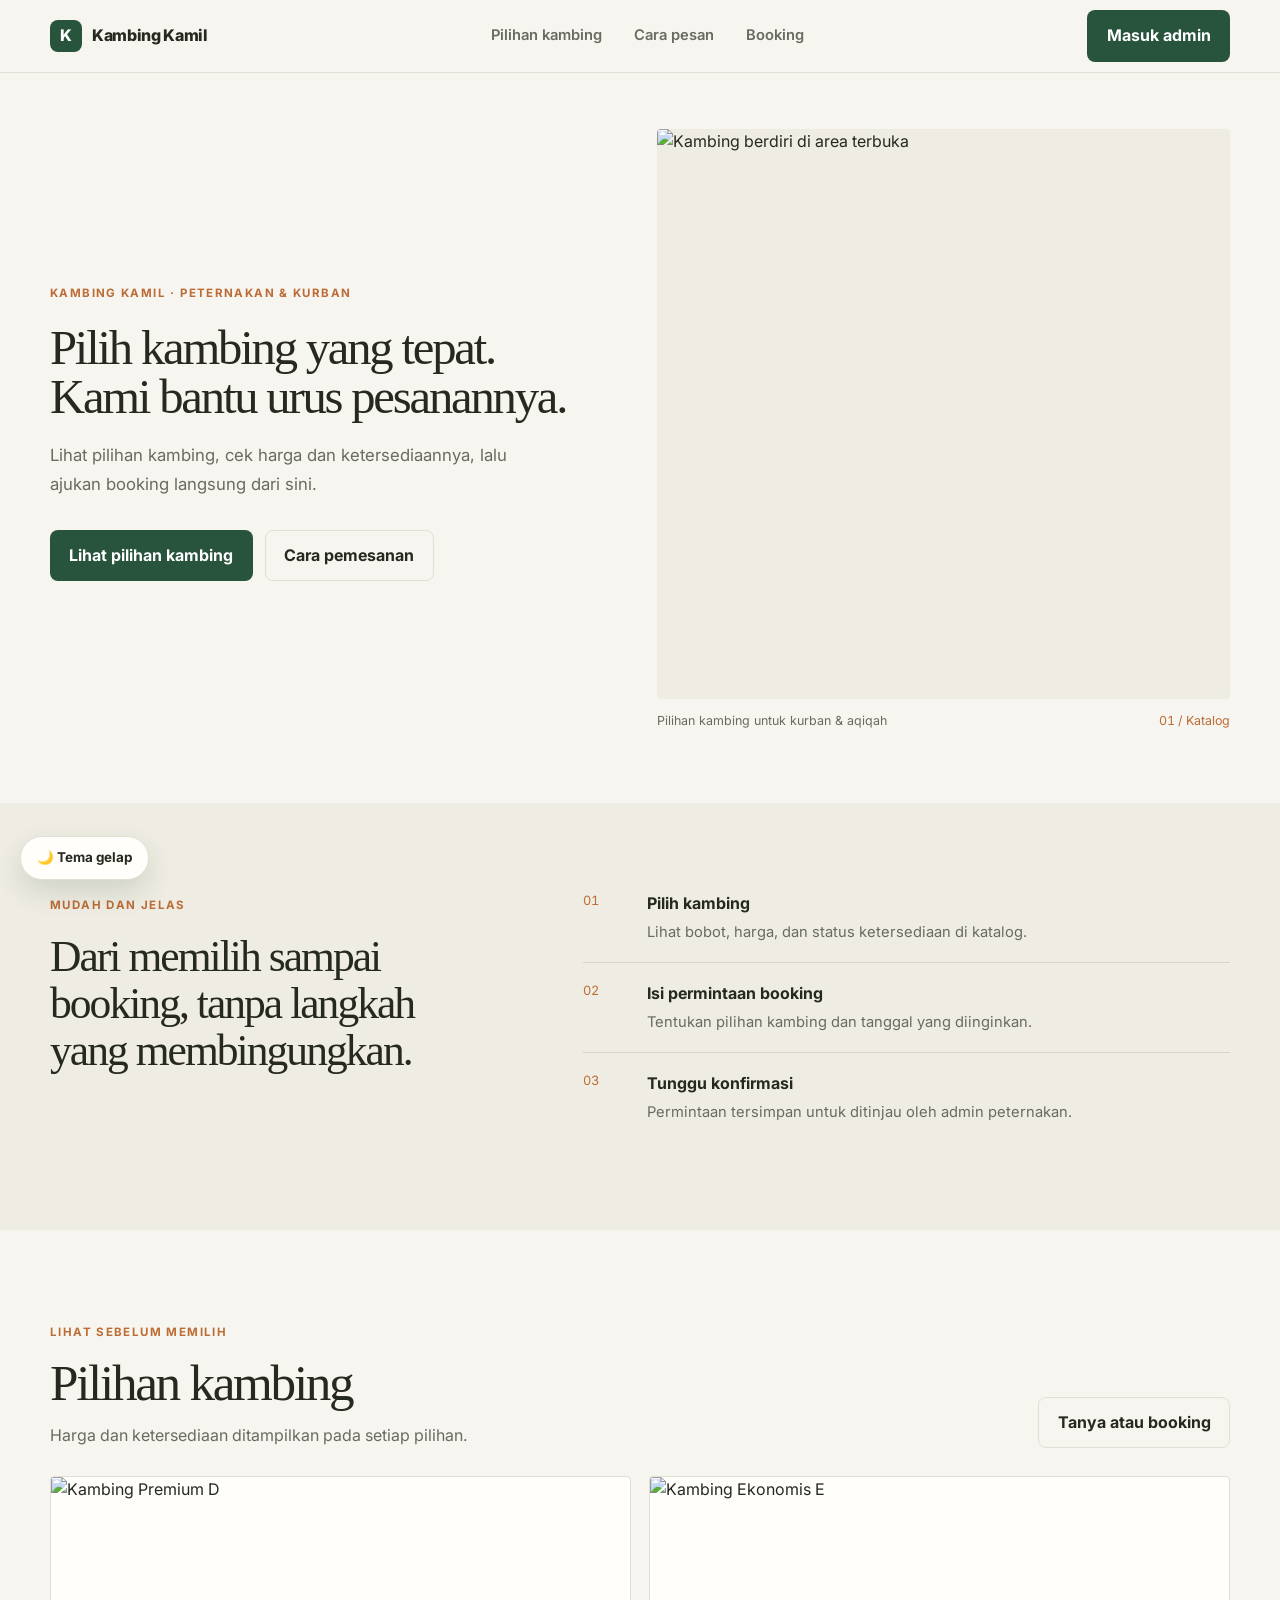
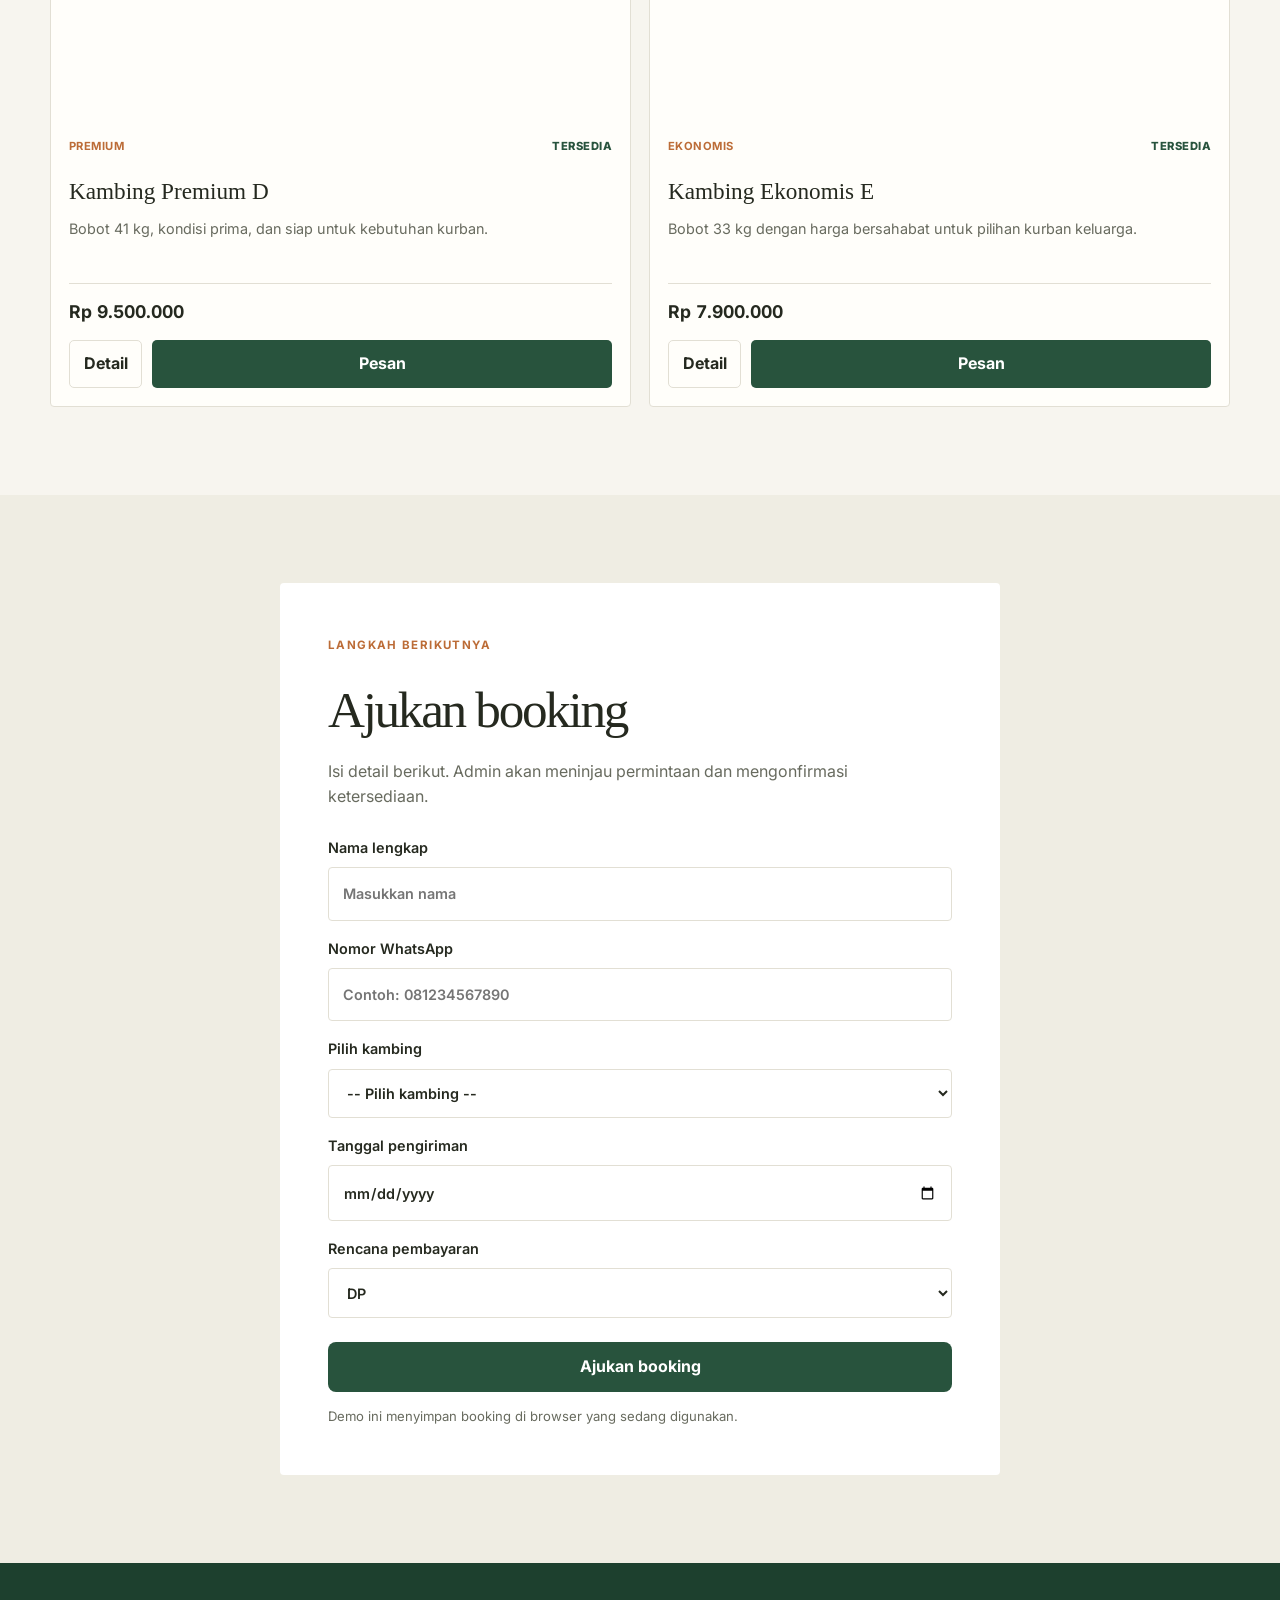
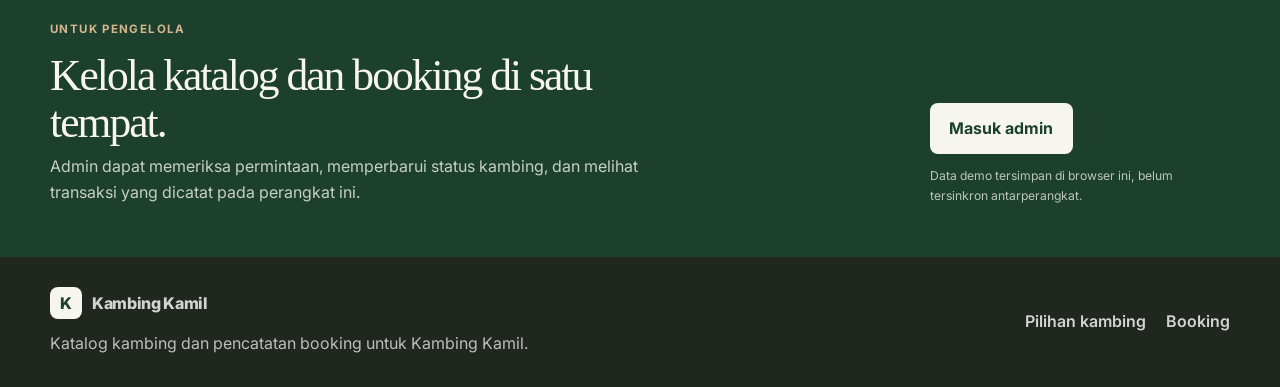
==== goat-farm/index.html @ dc16e4e0 "Initial project import Co-authored-by: Copilot <223556219+Copilot@users.noreply.github.com>" ====
<!DOCTYPE html>
<html lang="id">
  <head>
    <meta charset="UTF-8" />
    <meta name="viewport" content="width=device-width, initial-scale=1.0" />
    <meta
      name="description"
      content="Kambing Kamil membantu menampilkan katalog kambing, mencatat booking, dan memantau operasional peternakan."
    />
    <title>Kambing Kamil | Peternakan & Kurban Digital</title>
    <link rel="preconnect" href="https://fonts.googleapis.com" />
    <link rel="preconnect" href="https://fonts.gstatic.com" crossorigin />
    <link
      href="https://fonts.googleapis.com/css2?family=Inter:wght@400;500;600;700;800&display=swap"
      rel="stylesheet"
    />
    <link rel="stylesheet" href="styles.css" />
  </head>
  <body class="public-site">
    <header class="site-header">
      <div class="container nav">
        <div class="brand">
          <span class="brand-mark">K</span>
          <span>Kambing Kamil</span>
        </div>
        <nav class="nav-menu" aria-label="Main menu">
          <a href="#katalog">Pilihan kambing</a>
          <a href="#cara-pesan">Cara pesan</a>
          <a href="#booking">Booking</a>
        </nav>
        <button class="nav-toggle" aria-label="Toggle menu">☰</button>
        <a href="login.html" class="btn btn-primary nav-cta">Masuk admin</a>
      </div>
    </header>

    <main>
      <section class="hero">
        <div class="container hero-grid">
          <div class="hero-copy">
            <span class="eyebrow">Kambing Kamil · Peternakan & kurban</span>
            <h1>Pilih kambing yang tepat. Kami bantu urus pesanannya.</h1>
            <p>
              Lihat pilihan kambing, cek harga dan ketersediaannya, lalu ajukan booking langsung dari sini.
            </p>
            <div class="hero-actions">
              <a href="#katalog" class="btn btn-primary">Lihat pilihan kambing</a>
              <a href="#cara-pesan" class="btn btn-secondary">Cara pemesanan</a>
            </div>
          </div>
          <div class="hero-visual">
            <img
              src="https://upload.wikimedia.org/wikipedia/commons/thumb/9/9c/Capra_aegagrus_hircus_in_isla_Margarita.jpg/960px-Capra_aegagrus_hircus_in_isla_Margarita.jpg"
              alt="Kambing berdiri di area terbuka"
              fetchpriority="high"
            />
            <div class="hero-photo-caption">
              <span>Pilihan kambing untuk kurban & aqiqah</span>
              <span>01 / Katalog</span>
            </div>
          </div>
        </div>
      </section>

      <section id="cara-pesan" class="section process-section">
        <div class="container">
          <div class="process-intro">
            <span class="eyebrow">Mudah dan jelas</span>
            <h2>Dari memilih sampai booking, tanpa langkah yang membingungkan.</h2>
          </div>
          <div class="process-list">
            <article class="process-item">
              <span>01</span>
              <div>
                <h3>Pilih kambing</h3>
                <p>Lihat bobot, harga, dan status ketersediaan di katalog.</p>
              </div>
            </article>
            <article class="process-item">
              <span>02</span>
              <div>
                <h3>Isi permintaan booking</h3>
                <p>Tentukan pilihan kambing dan tanggal yang diinginkan.</p>
              </div>
            </article>
            <article class="process-item">
              <span>03</span>
              <div>
                <h3>Tunggu konfirmasi</h3>
                <p>Permintaan tersimpan untuk ditinjau oleh admin peternakan.</p>
              </div>
            </article>
          </div>
        </div>
      </section>

      <section id="katalog" class="section alt-bg">
        <div class="container">
          <div class="section-heading inline-heading">
            <div>
              <span class="eyebrow">Lihat sebelum memilih</span>
              <h2>Pilihan kambing</h2>
              <p class="catalog-note">Harga dan ketersediaan ditampilkan pada setiap pilihan.</p>
            </div>
            <a href="#booking" class="btn btn-secondary">Tanya atau booking</a>
          </div>

          <div class="product-grid">
            <article class="product-card reveal">
              <img src="https://upload.wikimedia.org/wikipedia/commons/thumb/9/9c/Capra_aegagrus_hircus_in_isla_Margarita.jpg/960px-Capra_aegagrus_hircus_in_isla_Margarita.jpg" alt="Kambing Super" />
              <div class="product-body">
                <div class="product-meta">
                  <span class="tag tag-green">Premium</span>
                </div>
                <h3>Kambing Super A</h3>
                <p>Bobot 38 kg, sehat, siap kurban, kualitas daging tebal dan lembut.</p>
                <div class="product-footer">
                  <strong>Rp 8.900.000</strong>
                  <div class="product-actions">
                    <button class="btn-detail" data-goat="Kambing Super A" data-price="Rp 8.900.000" data-desc="Bobot 38 kg, sehat, siap kurban, kualitas daging tebal dan lembut.">Detail</button>
                    <button class="btn-order" data-goat="Kambing Super A">Pesan</button>
                  </div>
                </div>
              </div>
            </article>

            <article class="product-card reveal">
              <img src="https://upload.wikimedia.org/wikipedia/commons/thumb/9/94/Goat_of_Margarita.jpg/960px-Goat_of_Margarita.jpg" alt="Kambing Betina" />
              <div class="product-body">
                <div class="product-meta">
                  <span class="tag tag-gold">Betina</span>
                </div>
                <h3>Kambing Betina B</h3>
                <p>Ukuran proporsional, kondisi prima, cocok untuk kebutuhan keluarga dan acara aqiqah.</p>
                <div class="product-footer">
                  <strong>Rp 7.400.000</strong>
                  <div class="product-actions">
                    <button class="btn-detail" data-goat="Kambing Betina B" data-price="Rp 7.400.000" data-desc="Ukuran proporsional, kondisi prima, cocok untuk kebutuhan keluarga dan acara aqiqah.">Detail</button>
                    <button class="btn-order" data-goat="Kambing Betina B">Pesan</button>
                  </div>
                </div>
              </div>
            </article>

            <article class="product-card reveal">
              <img src="https://upload.wikimedia.org/wikipedia/commons/thumb/9/9c/Capra_aegagrus_hircus_in_isla_Margarita.jpg/960px-Capra_aegagrus_hircus_in_isla_Margarita.jpg" alt="Kambing Standard" />
              <div class="product-body">
                <div class="product-meta">
                  <span class="tag tag-blue">Standar</span>
                </div>
                <h3>Kambing Standar C</h3>
                <p>Harga terjangkau dengan kualitas sehat, ideal untuk kebutuhan kurban massal.</p>
                <div class="product-footer">
                  <strong>Rp 6.100.000</strong>
                  <div class="product-actions">
                    <button class="btn-detail" data-goat="Kambing Standar C" data-price="Rp 6.100.000" data-desc="Harga terjangkau dengan kualitas sehat, ideal untuk kebutuhan kurban massal.">Detail</button>
                    <button class="btn-order" data-goat="Kambing Standar C">Pesan</button>
                  </div>
                </div>
              </div>
            </article>

            <article class="product-card reveal">
              <img src="https://upload.wikimedia.org/wikipedia/commons/thumb/9/94/Goat_of_Margarita.jpg/960px-Goat_of_Margarita.jpg" alt="Kambing Premium D" />
              <div class="product-body">
                <div class="product-meta">
                  <span class="tag tag-green">Premium</span>
                </div>
                <h3>Kambing Premium D</h3>
                <p>Bobot 41 kg, kondisi prima, dan siap untuk kebutuhan kurban.</p>
                <div class="product-footer">
                  <strong>Rp 9.500.000</strong>
                  <div class="product-actions">
                    <button class="btn-detail" data-goat="Kambing Premium D" data-price="Rp 9.500.000" data-desc="Bobot 41 kg, kondisi prima, dan siap untuk kebutuhan kurban.">Detail</button>
                    <button class="btn-order" data-goat="Kambing Premium D">Pesan</button>
                  </div>
                </div>
              </div>
            </article>

            <article class="product-card reveal">
              <img src="https://upload.wikimedia.org/wikipedia/commons/thumb/9/9c/Capra_aegagrus_hircus_in_isla_Margarita.jpg/960px-Capra_aegagrus_hircus_in_isla_Margarita.jpg" alt="Kambing Ekonomis E" />
              <div class="product-body">
                <div class="product-meta">
                  <span class="tag tag-blue">Ekonomis</span>
                </div>
                <h3>Kambing Ekonomis E</h3>
                <p>Bobot 33 kg dengan harga bersahabat untuk pilihan kurban keluarga.</p>
                <div class="product-footer">
                  <strong>Rp 7.900.000</strong>
                  <div class="product-actions">
                    <button class="btn-detail" data-goat="Kambing Ekonomis E" data-price="Rp 7.900.000" data-desc="Bobot 33 kg dengan harga bersahabat untuk pilihan kurban keluarga.">Detail</button>
                    <button class="btn-order" data-goat="Kambing Ekonomis E">Pesan</button>
                  </div>
                </div>
              </div>
            </article>
          </div>
          <p class="catalog-empty" id="catalogEmptyState" hidden>Saat ini belum ada kambing yang tersedia untuk booking. Silakan cek kembali nanti.</p>
        </div>
      </section>

      <section id="booking" class="section booking-section">
        <div class="container booking-grid">
          <form class="booking-form" id="bookingForm">
            <span class="eyebrow">Langkah berikutnya</span>
            <h2>Ajukan booking</h2>
            <p class="booking-intro">Isi detail berikut. Admin akan meninjau permintaan dan mengonfirmasi ketersediaan.</p>
            <label>
              Nama lengkap
              <input type="text" name="name" placeholder="Masukkan nama" required />
            </label>
            <label>
              Nomor WhatsApp
              <input type="tel" name="phone" placeholder="Contoh: 081234567890" autocomplete="tel" />
            </label>
            <label>
              Pilih kambing
              <select name="goat" required>
                <option value="">-- Pilih kambing --</option>
                <option value="Kambing Super A">Kambing Super A</option>
                <option value="Kambing Betina B">Kambing Betina B</option>
                <option value="Kambing Standar C">Kambing Standar C</option>
              </select>
            </label>
            <label>
              Tanggal pengiriman
              <input type="date" name="date" required />
            </label>
            <label>
              Rencana pembayaran
              <select name="method" required>
                <option value="DP">DP</option>
                <option value="Lunas">Lunas</option>
              </select>
            </label>
            <button type="submit" class="btn btn-primary full">Ajukan booking</button>
            <p class="form-note">Demo ini menyimpan booking di browser yang sedang digunakan.</p>
          </form>
        </div>
      </section>

      <section class="operations-note">
        <div class="container">
          <div>
            <span class="eyebrow">Untuk pengelola</span>
            <h2>Kelola katalog dan booking di satu tempat.</h2>
            <p>Admin dapat memeriksa permintaan, memperbarui status kambing, dan melihat transaksi yang dicatat pada perangkat ini.</p>
          </div>
          <div class="operations-actions">
            <a href="login.html" class="btn btn-primary">Masuk admin</a>
            <span>Data demo tersimpan di browser ini, belum tersinkron antarperangkat.</span>
          </div>
        </div>
      </section>
    </main>

    <footer class="site-footer">
      <div class="container footer-wrap">
        <div>
          <div class="brand footer-brand">
            <span class="brand-mark">K</span>
            <span>Kambing Kamil</span>
          </div>
          <p>Katalog kambing dan pencatatan booking untuk Kambing Kamil.</p>
        </div>
        <div class="footer-links">
          <a href="#katalog">Pilihan kambing</a>
          <a href="#booking">Booking</a>
        </div>
      </div>
    </footer>

    <div class="modal hidden" id="productModal" aria-hidden="true">
      <div class="modal-backdrop" data-close="true"></div>
      <div class="modal-panel" role="dialog" aria-modal="true" aria-labelledby="modalTitle">
        <button class="modal-close" aria-label="Tutup modal">×</button>
        <div class="modal-content">
          <img src="https://upload.wikimedia.org/wikipedia/commons/thumb/9/9c/Capra_aegagrus_hircus_in_isla_Margarita.jpg/960px-Capra_aegagrus_hircus_in_isla_Margarita.jpg" alt="Detail kambing" id="modalImage" />
          <div class="modal-body">
            <span class="eyebrow">Kambing unggulan</span>
            <h3 id="modalTitle">Kambing Super A</h3>
            <p class="modal-price" id="modalPrice">Rp 8.900.000</p>
            <p id="modalDesc">Bobot 38 kg, sehat, siap kurban, kualitas daging tebal dan lembut.</p>
            <button class="btn btn-primary modal-order" type="button">Pilih kambing ini</button>
          </div>
        </div>
      </div>
    </div>

    <div class="toast" id="toast" aria-live="polite"></div>

    <script src="script.js"></script>
  </body>
</html>
---- goat-farm/styles.css ----
:root {
  --bg: #f5f7f3;
  --panel: #ffffff;
  --panel-alt: #edf7ee;
  --primary: #1f8f4f;
  --primary-dark: #176b3d;
  --primary-soft: #dff5e8;
  --accent: #e7a726;
  --text: #1d2b1d;
  --muted: #5c6b5c;
  --line: #dfeae1;
  --shadow: 0 18px 45px rgba(22, 72, 44, 0.12);
  --radius: 20px;
}

* {
  box-sizing: border-box;
}

html {
  scroll-behavior: smooth;
}

body {
  margin: 0;
  font-family: "Inter", sans-serif;
  background: var(--bg);
  color: var(--text);
  line-height: 1.6;
}

img {
  max-width: 100%;
  display: block;
}

a {
  text-decoration: none;
  color: inherit;
}

button,
input,
select {
  font: inherit;
}

.container {
  width: min(1120px, calc(100% - 32px));
  margin: 0 auto;
}

.site-header {
  position: sticky;
  top: 0;
  z-index: 100;
  backdrop-filter: blur(10px);
  background: rgba(245, 247, 243, 0.92);
  border-bottom: 1px solid rgba(29, 43, 29, 0.08);
}

.nav {
  display: flex;
  align-items: center;
  justify-content: space-between;
  gap: 20px;
  min-height: 78px;
}

.brand {
  display: inline-flex;
  align-items: center;
  gap: 10px;
  font-weight: 800;
  font-size: 1.1rem;
}

.brand-mark {
  display: inline-flex;
  align-items: center;
  justify-content: center;
  width: 34px;
  height: 34px;
  border-radius: 12px;
  background: linear-gradient(135deg, var(--primary) 0%, #34bb69 100%);
  color: white;
  box-shadow: var(--shadow);
}

.nav-menu {
  display: flex;
  align-items: center;
  gap: 28px;
  color: var(--muted);
  font-weight: 600;
}

.nav-menu a:hover,
.footer-links a:hover {
  color: var(--primary);
}

.nav-toggle {
  display: none;
  border: 0;
  background: transparent;
  font-size: 1.8rem;
  cursor: pointer;
}

.btn {
  display: inline-flex;
  align-items: center;
  justify-content: center;
  border-radius: 999px;
  padding: 0.9rem 1.5rem;
  border: 1px solid transparent;
  font-weight: 700;
  transition: transform 0.2s ease, box-shadow 0.2s ease, filter 0.2s ease;
}

.btn:hover {
  transform: translateY(-2px);
  filter: brightness(1.02);
}

.btn:focus-visible,
input:focus-visible,
select:focus-visible,
button:focus-visible,
a:focus-visible {
  outline: 3px solid rgba(31, 143, 79, 0.24);
  outline-offset: 2px;
}

.reveal {
  opacity: 0;
  transform: translateY(18px);
  transition: opacity 0.55s ease, transform 0.55s ease;
}

.reveal.is-visible {
  opacity: 1;
  transform: translateY(0);
}

.btn-primary {
  background: linear-gradient(135deg, var(--primary) 0%, #2fba69 100%);
  color: #fff;
  box-shadow: 0 14px 32px rgba(31, 143, 79, 0.25);
}

.btn-secondary {
  background: #fff;
  color: var(--text);
  border-color: var(--line);
}

.hero {
  padding: 72px 0 60px;
}

.hero-grid {
  display: grid;
  grid-template-columns: 1.1fr 0.9fr;
  gap: 50px;
  align-items: center;
}

.eyebrow {
  display: inline-block;
  padding: 0.4rem 0.8rem;
  border-radius: 999px;
  background: var(--primary-soft);
  color: var(--primary-dark);
  font-size: 0.76rem;
  font-weight: 700;
  letter-spacing: 0.05em;
  text-transform: uppercase;
}

.hero-copy h1 {
  margin: 1rem 0 1rem;
  font-size: clamp(2.5rem, 5vw, 4.5rem);
  line-height: 1.08;
  letter-spacing: -0.06em;
}

.hero-copy p {
  max-width: 620px;
  margin: 0;
  color: var(--muted);
  font-size: 1.06rem;
}

.hero-actions {
  margin-top: 24px;
  display: flex;
  flex-wrap: wrap;
  gap: 14px;
}

.hero-trust {
  margin-top: 24px;
  display: inline-flex;
  flex-direction: column;
  gap: 12px;
  padding: 14px 16px;
  border-radius: 16px;
  background: rgba(255, 255, 255, 0.7);
  border: 1px solid rgba(29, 43, 29, 0.05);
  box-shadow: 0 12px 24px rgba(16, 45, 31, 0.05);
}

.hero-trust > span {
  font-size: 0.82rem;
  letter-spacing: 0.04em;
  text-transform: uppercase;
  color: var(--primary-dark);
  font-weight: 800;
}

.mini-badges {
  display: flex;
  flex-wrap: wrap;
  gap: 8px;
}

.mini-badges span {
  display: inline-flex;
  align-items: center;
  padding: 0.42rem 0.7rem;
  border-radius: 999px;
  background: var(--primary-soft);
  color: var(--primary-dark);
  font-size: 0.72rem;
  font-weight: 700;
}

.hero-points {
  list-style: none;
  padding: 0;
  margin: 28px 0 0;
  display: grid;
  gap: 10px;
  color: var(--text);
  font-weight: 600;
}

.hero-visual {
  display: flex;
  justify-content: center;
}

.phone-card {
  width: min(420px, 100%);
  border-radius: 34px;
  background: linear-gradient(180deg, #172315 0%, #0d1911 100%);
  padding: 18px;
  box-shadow: var(--shadow);
  transform: rotate(4deg);
}

.phone-header {
  display: flex;
  align-items: center;
  gap: 8px;
  padding: 0 6px 14px;
}

.phone-header span {
  width: 12px;
  height: 12px;
  display: inline-block;
  border-radius: 50%;
  background: rgba(255, 255, 255, 0.3);
}

.phone-body {
  border-radius: 24px;
  background: linear-gradient(180deg, #f6f9f6 0%, #edf7ee 100%);
  min-height: 520px;
  padding: 22px 18px 18px;
}

.card-mini {
  display: flex;
  flex-direction: column;
  padding: 16px 18px;
  background: #fff;
  border-radius: 18px;
  box-shadow: 0 12px 30px rgba(23, 44, 30, 0.08);
}

.card-mini .mini-label {
  color: var(--muted);
  font-size: 0.8rem;
}

.card-mini strong {
  margin-top: 8px;
  font-size: 1.4rem;
}

.card-mini small {
  color: var(--primary);
  font-weight: 700;
}

.goat-figure {
  position: relative;
  margin: 28px auto 20px;
  width: 210px;
  height: 200px;
}

.goat-head {
  position: absolute;
  left: 94px;
  top: 18px;
  width: 62px;
  height: 52px;
  background: #dfeecf;
  border-radius: 50% 50% 48% 48%;
  box-shadow: inset 0 0 0 2px rgba(17, 29, 21, 0.05);
}

.goat-head::before,
.goat-head::after {
  content: "";
  position: absolute;
  top: 15px;
  width: 10px;
  height: 10px;
  background: #1d2b1d;
  border-radius: 50%;
}

.goat-head::before { left: 16px; }
.goat-head::after { right: 16px; }

.goat-body {
  position: absolute;
  left: 58px;
  top: 70px;
  width: 110px;
  height: 90px;
  background: linear-gradient(135deg, #edf7ee 0%, #cfe9d1 100%);
  border-radius: 46% 46% 38% 38%;
}

.goat-body::before {
  content: "";
  position: absolute;
  inset: 22px 24px auto 24px;
  height: 18px;
  border-radius: 999px;
  background: rgba(31, 143, 79, 0.12);
}

.goat-leg {
  position: absolute;
  bottom: 0;
  left: 78px;
  width: 10px;
  height: 70px;
  background: #b8d8b2;
  border-radius: 10px;
}

.goat-leg.two { left: 104px; }
.goat-leg.three { left: 136px; }
.goat-leg.four { left: 162px; }

.status-bar {
  display: flex;
  justify-content: space-between;
  gap: 10px;
  background: #fff;
  border-radius: 14px;
  padding: 12px 16px;
  color: var(--muted);
  font-weight: 600;
}

.stats {
  padding: 0 0 30px;
}

.stats-grid {
  display: grid;
  grid-template-columns: repeat(4, minmax(0, 1fr));
  gap: 18px;
}

.stat-item {
  background: #fff;
  border: 1px solid var(--line);
  border-radius: 18px;
  padding: 22px 20px;
  text-align: center;
  box-shadow: 0 8px 18px rgba(18, 39, 28, 0.04);
}

.stat-item strong {
  display: block;
  font-size: clamp(1.5rem, 3vw, 2.2rem);
  color: var(--primary);
}

.stat-item span {
  color: var(--muted);
}

.section {
  padding: 96px 0;
}

.alt-bg {
  background: linear-gradient(180deg, rgba(233, 247, 237, 0.5), rgba(255, 255, 255, 0) 100%);
}

.section-heading {
  margin-bottom: 30px;
}

.section-heading h2 {
  margin: 12px 0 0;
  font-size: clamp(2rem, 4vw, 3rem);
  line-height: 1.15;
  letter-spacing: -0.05em;
}

.inline-heading {
  display: flex;
  align-items: end;
  justify-content: space-between;
  gap: 20px;
}

.feature-grid {
  display: grid;
  grid-template-columns: repeat(3, minmax(0, 1fr));
  gap: 24px;
}

.feature-card {
  background: rgba(255, 255, 255, 0.96);
  border: 1px solid var(--line);
  border-radius: 22px;
  padding: 26px 22px;
  box-shadow: 0 10px 20px rgba(18, 39, 28, 0.04);
  transition: transform 0.25s ease, box-shadow 0.25s ease, border-color 0.25s ease;
}

.feature-card:hover,
.product-card:hover,
.step-item:hover,
.report-card:hover,
.testimonial-grid blockquote:hover {
  transform: translateY(-4px);
  box-shadow: 0 18px 32px rgba(24, 57, 37, 0.08);
  border-color: rgba(31, 143, 79, 0.2);
}

.icon {
  width: 56px;
  height: 56px;
  display: inline-flex;
  align-items: center;
  justify-content: center;
  border-radius: 16px;
  background: var(--primary-soft);
  font-size: 1.7rem;
  margin-bottom: 14px;
}

.feature-card h3 {
  margin: 0 0 8px;
  font-size: 1.3rem;
}

.feature-card p {
  margin: 0;
  color: var(--muted);
}

.product-grid {
  display: grid;
  grid-template-columns: repeat(3, minmax(0, 1fr));
  gap: 24px;
}

.product-card {
  overflow: hidden;
  border-radius: 22px;
  background: #fff;
  border: 1px solid var(--line);
  box-shadow: 0 12px 24px rgba(20, 49, 31, 0.06);
  transition: transform 0.25s ease, box-shadow 0.25s ease, border-color 0.25s ease;
}

.product-card img {
  width: 100%;
  height: 260px;
  object-fit: cover;
}

.product-body {
  padding: 20px;
}

.product-meta {
  display: flex;
  align-items: center;
  justify-content: space-between;
  gap: 12px;
}

.tag {
  display: inline-flex;
  align-items: center;
  justify-content: center;
  padding: 0.4rem 0.8rem;
  border-radius: 999px;
  font-size: 0.72rem;
  font-weight: 700;
}

.tag-green {
  background: #dff7e7;
  color: var(--primary-dark);
}

.tag-gold {
  background: #fff4d9;
  color: #8f6100;
}

.tag-blue {
  background: #e2f2ff;
  color: #1d5aa5;
}

.rating {
  color: #edaa2d;
  font-weight: 700;
}

.stock-indicator {
  display: inline-flex;
  align-items: center;
  justify-content: center;
  padding: 0.35rem 0.65rem;
  border-radius: 999px;
  background: #edf1ee;
  color: var(--muted);
  font-size: 0.68rem;
  font-weight: 800;
}

.stock-indicator.available {
  background: #dff8e7;
  color: var(--primary-dark);
}

.stock-indicator.unavailable {
  background: #fff0c8;
  color: #8a6200;
}

.product-card h3 {
  margin: 16px 0 10px;
  font-size: 1.4rem;
}

.product-card p {
  margin: 0;
  color: var(--muted);
}

.product-footer {
  display: flex;
  flex-direction: column;
  align-items: stretch;
  gap: 14px;
  margin-top: 20px;
}

.product-footer strong {
  font-size: 1.25rem;
}

.product-actions {
  display: flex;
  gap: 10px;
}

.product-actions button,
.product-footer button {
  border: 0;
  background: #edf7ee;
  color: var(--primary-dark);
  border-radius: 999px;
  padding: 0.7rem 1rem;
  font-weight: 700;
  cursor: pointer;
}

.product-actions button:disabled {
  flex: 1;
  cursor: not-allowed;
  opacity: 0.58;
  transform: none;
}

.btn-detail {
  background: #f4f8f5 !important;
  border: 1px solid var(--line) !important;
}

.btn-order {
  flex: 1;
}

.booking-section {
  padding-top: 90px;
}

.booking-grid {
  display: grid;
  grid-template-columns: 1fr 0.9fr;
  gap: 32px;
  align-items: start;
}

.step-list {
  display: grid;
  gap: 18px;
  margin-top: 24px;
}

.step-item {
  display: flex;
  gap: 18px;
  align-items: start;
  background: rgba(255, 255, 255, 0.8);
  border: 1px solid var(--line);
  border-radius: 18px;
  padding: 18px 20px;
  transition: transform 0.25s ease, box-shadow 0.25s ease, border-color 0.25s ease;
}

.step-item span {
  width: 42px;
  height: 42px;
  display: inline-flex;
  align-items: center;
  justify-content: center;
  border-radius: 12px;
  background: var(--primary-soft);
  color: var(--primary-dark);
  font-weight: 800;
}

.step-item h3 {
  margin: 0 0 6px;
}

.step-item p {
  margin: 0;
  color: var(--muted);
}

.booking-form {
  background: #fff;
  border: 1px solid var(--line);
  border-radius: 22px;
  box-shadow: var(--shadow);
  padding: 28px 24px;
}

.booking-form h3 {
  margin: 0 0 20px;
  font-size: 1.5rem;
}

.booking-form label {
  display: block;
  margin-bottom: 18px;
  color: var(--text);
  font-weight: 600;
}

.booking-form input,
.booking-form select {
  width: 100%;
  margin-top: 8px;
  border-radius: 12px;
  border: 1px solid var(--line);
  padding: 0.9rem 0.9rem;
  background: #f9fbf9;
  color: var(--text);
}

.full {
  width: 100%;
  margin-top: 10px;
  border: none;
  cursor: pointer;
}

.form-note {
  margin: 14px 0 0;
  color: var(--muted);
  font-size: 0.9rem;
  text-align: center;
}

.report-grid {
  display: grid;
  grid-template-columns: 1.3fr 0.75fr 0.75fr;
  gap: 22px;
}

.report-card {
  background: #fff;
  border: 1px solid var(--line);
  border-radius: 22px;
  padding: 22px 20px;
  transition: transform 0.25s ease, box-shadow 0.25s ease, border-color 0.25s ease;
}

.large-card {
  min-height: 278px;
}

.card-head {
  display: flex;
  align-items: center;
  justify-content: space-between;
  gap: 12px;
  margin-bottom: 18px;
}

.card-head h3 {
  margin: 0;
}

.card-head span {
  color: var(--muted);
  font-size: 0.9rem;
}

.bars {
  height: 180px;
  display: flex;
  align-items: end;
  gap: 12px;
  padding-top: 10px;
}

.bars span {
  flex: 1;
  border-radius: 12px 12px 0 0;
  background: linear-gradient(180deg, #76d093 0%, var(--primary) 100%);
  min-height: 40px;
}

.mini-list {
  list-style: none;
  margin: 0;
  padding: 0;
  display: grid;
  gap: 12px;
}

.mini-list li {
  display: flex;
  justify-content: space-between;
  align-items: center;
  gap: 10px;
  padding: 12px 0;
  border-bottom: 1px solid var(--line);
}

.mini-list li:last-child {
  border-bottom: none;
}

.testimonials {
  padding-top: 40px;
}

.testimonial-grid {
  display: grid;
  grid-template-columns: repeat(2, minmax(0, 1fr));
  gap: 22px;
}

.testimonial-grid blockquote {
  margin: 0;
  padding: 24px 22px;
  background: #fff;
  border: 1px solid var(--line);
  border-radius: 18px;
  color: var(--text);
  font-size: 1.04rem;
  transition: transform 0.25s ease, box-shadow 0.25s ease, border-color 0.25s ease;
}

.testimonial-grid footer {
  margin-top: 16px;
  color: var(--muted);
  font-weight: 700;
}

.site-footer {
  padding: 36px 0 60px;
  background: #0f1d12;
  color: rgba(255, 255, 255, 0.8);
}

.footer-wrap {
  display: flex;
  justify-content: space-between;
  gap: 20px;
  align-items: center;
}

.footer-brand {
  margin-bottom: 12px;
}

.site-footer p {
  margin: 0;
  max-width: 520px;
  color: rgba(255, 255, 255, 0.7);
}

.footer-links {
  display: flex;
  gap: 20px;
  font-weight: 600;
}

.cashier-page {
  background: linear-gradient(180deg, #f2f9f4 0%, #edf5ef 100%);
}

.cashier-shell {
  display: grid;
  grid-template-columns: 220px 1fr;
  min-height: 100vh;
}

.cashier-sidebar {
  background: #102a17;
  color: #fff;
  padding: 28px 18px;
}

.cashier-brand {
  margin-bottom: 26px;
}

.cashier-user {
  display: flex;
  align-items: center;
  gap: 12px;
  background: rgba(255, 255, 255, 0.06);
  border: 1px solid rgba(255, 255, 255, 0.08);
  border-radius: 14px;
  padding: 12px 14px;
  margin-bottom: 20px;
}

.cashier-user strong,
.cashier-user small {
  display: block;
}

.cashier-user small {
  color: rgba(255, 255, 255, 0.7);
}

.cashier-nav {
  display: grid;
  gap: 10px;
}

.cashier-nav a {
  color: rgba(255, 255, 255, 0.8);
  font-weight: 600;
  padding: 0.8rem 0.9rem;
  border-radius: 12px;
}

.cashier-nav a.active,
.cashier-nav a:hover {
  background: rgba(255, 255, 255, 0.08);
  color: #fff;
}

.cashier-main {
  padding: 30px 28px 42px;
}

.cashier-header {
  display: flex;
  align-items: center;
  justify-content: space-between;
  gap: 16px;
  margin-bottom: 24px;
}

.cashier-header h1 {
  margin: 10px 0 0;
  font-size: clamp(2rem, 3vw, 2.8rem);
  letter-spacing: -0.05em;
}

.cashier-actions {
  display: flex;
  gap: 12px;
}

.cashier-grid {
  display: grid;
  grid-template-columns: 1.35fr 0.8fr;
  gap: 22px;
}

.cashier-panel {
  background: #fff;
  border: 1px solid var(--line);
  border-radius: 22px;
  box-shadow: 0 10px 18px rgba(20, 49, 31, 0.04);
  padding: 20px;
}

.panel-head {
  display: flex;
  align-items: center;
  justify-content: space-between;
  gap: 12px;
  margin-bottom: 18px;
}

.panel-head h2 {
  margin: 0;
}

.search-box {
  width: min(220px, 100%);
  border: 1px solid var(--line);
  border-radius: 10px;
  background: #f9fbf9;
  padding: 0.7rem 0.9rem;
}

.product-list {
  display: grid;
  gap: 14px;
}

.cashier-product {
  display: grid;
  grid-template-columns: 100px 1fr auto;
  gap: 14px;
  align-items: center;
  background: #f7faf7;
  border: 1px solid var(--line);
  border-radius: 16px;
  padding: 12px;
}

.cashier-product img {
  width: 100%;
  height: 88px;
  object-fit: cover;
  border-radius: 12px;
}

.cashier-product h3 {
  margin: 0 0 4px;
}

.cashier-product p {
  margin: 0 0 8px;
  color: var(--muted);
}

.cashier-product strong {
  color: var(--primary-dark);
}

.cart-panel {
  display: flex;
  flex-direction: column;
}

.cart-count {
  color: var(--muted);
  font-weight: 700;
}

.cart-items {
  display: grid;
  gap: 12px;
  min-height: 120px;
}

.empty-cart {
  margin: 18px 0 0;
  color: var(--muted);
}

.cart-item {
  display: flex;
  justify-content: space-between;
  align-items: center;
  gap: 10px;
  padding: 12px 10px;
  border: 1px solid var(--line);
  border-radius: 12px;
  background: #f9faf9;
}

.cart-item small {
  display: block;
  color: var(--muted);
  margin-top: 4px;
}

.cart-item-actions {
  display: flex;
  align-items: center;
  gap: 8px;
}

.qty-btn {
  width: 28px;
  height: 28px;
  border: 1px solid var(--line);
  border-radius: 8px;
  background: #fff;
  cursor: pointer;
  font-weight: 700;
}

.summary-box {
  margin-top: 18px;
  border-top: 1px solid var(--line);
  padding-top: 18px;
  display: grid;
  gap: 10px;
}

.summary-row {
  display: flex;
  justify-content: space-between;
  align-items: center;
}

.total-row {
  margin-top: 8px;
  padding-top: 12px;
  border-top: 1px solid var(--line);
  font-size: 1.1rem;
}

.payment-panel {
  margin-top: 18px;
  display: grid;
  gap: 16px;
}

.payment-panel label {
  display: block;
  font-weight: 600;
}

.payment-panel select,
.payment-panel input {
  width: 100%;
  margin-top: 8px;
  border: 1px solid var(--line);
  border-radius: 12px;
  padding: 0.8rem 0.9rem;
  background: #f9fbf9;
}

.booking-detail-page {
  background: linear-gradient(180deg, #f6faf7 0%, #eff7f1 100%);
}

.booking-layout {
  display: grid;
  grid-template-columns: 1.5fr 0.8fr;
  gap: 22px;
}

.booking-panel,
.summary-panel {
  min-height: 280px;
}

.booking-header-row {
  display: flex;
  align-items: center;
  justify-content: space-between;
  gap: 12px;
  margin-bottom: 22px;
}

.booking-header-row h2 {
  margin: 8px 0 0;
  font-size: 2rem;
}

.eyebrow.soft {
  background: #eaf6ee;
  color: var(--primary-dark);
}

.booking-info-grid {
  display: grid;
  grid-template-columns: repeat(2, minmax(0, 1fr));
  gap: 18px;
}

.booking-info-grid label {
  display: block;
  color: var(--muted);
  margin-bottom: 8px;
  font-size: 0.9rem;
}

.booking-info-grid strong {
  display: block;
  font-size: 1.08rem;
}

.summary-stack {
  display: grid;
  gap: 12px;
}

.summary-item {
  display: flex;
  justify-content: space-between;
  gap: 12px;
  background: #f7faf8;
  border: 1px solid var(--line);
  border-radius: 12px;
  padding: 12px 14px;
}

.timeline-box {
  margin-top: 24px;
  border-top: 1px solid var(--line);
  padding-top: 18px;
}

.timeline-box h3 {
  margin-top: 0;
}

.timeline-box ul {
  list-style: none;
  padding: 0;
  margin: 0;
  display: grid;
  gap: 10px;
}

.timeline-box li {
  padding-left: 16px;
  position: relative;
  color: var(--muted);
}

.timeline-box li::before {
  content: "";
  position: absolute;
  left: 0;
  top: 9px;
  width: 8px;
  height: 8px;
  border-radius: 50%;
  background: #c5d3c7;
}

.timeline-box li.done::before {
  background: var(--primary);
}

.timeline-box li.active {
  color: var(--primary-dark);
  font-weight: 700;
}

.timeline-box li.active::before {
  background: #f0b341;
}

.form-page {
  background: linear-gradient(180deg, #f3faf4 0%, #edf5ef 100%);
}

.form-main {
  padding-top: 36px;
}

.form-shell {
  max-width: 100%;
}

.form-panel {
  padding: 24px;
}

.goat-form {
  display: grid;
  gap: 18px;
}

.form-grid {
  display: grid;
  grid-template-columns: repeat(2, minmax(0, 1fr));
  gap: 18px;
}

.goat-form label {
  display: block;
  font-weight: 600;
  color: var(--text);
}

.goat-form input,
.goat-form select,
.goat-form textarea {
  width: 100%;
  margin-top: 8px;
  border: 1px solid var(--line);
  border-radius: 12px;
  padding: 0.8rem 0.9rem;
  background: #f9fbf9;
  font: inherit;
}

.goat-form textarea {
  resize: vertical;
}

.submit-row {
  display: flex;
  gap: 12px;
  flex-wrap: wrap;
}

.report-stat-grid {
  display: grid;
  grid-template-columns: repeat(3, minmax(0, 1fr));
  gap: 18px;
  margin-bottom: 22px;
}

.money-list {
  display: grid;
  gap: 12px;
}

.money-row {
  display: flex;
  justify-content: space-between;
  gap: 12px;
  padding: 12px 0;
  border-bottom: 1px solid var(--line);
}

.total-money {
  font-size: 1.1rem;
  color: var(--primary-dark);
  border-bottom: none;
}

.report-shell {
  max-width: 100%;
}

.report-content-grid {
  grid-template-columns: repeat(2, minmax(0, 1fr));
}

.inventory-shell {
  max-width: 100%;
}

.inventory-grid {
  display: grid;
  grid-template-columns: 1.8fr 0.8fr;
  gap: 22px;
  margin-bottom: 22px;
}

.inventory-panel {
  min-height: 260px;
}

.mini-metric {
  background: #f7faf8;
  border: 1px solid var(--line);
  border-radius: 14px;
  padding: 16px 14px;
  margin-bottom: 12px;
}

.mini-metric span {
  display: block;
  color: var(--muted);
}

.mini-metric strong {
  display: block;
  margin-top: 8px;
  font-size: 1.5rem;
}

.activity-list {
  list-style: none;
  padding: 0;
  margin: 0;
  display: grid;
  gap: 12px;
}

.activity-list li {
  display: flex;
  justify-content: space-between;
  gap: 12px;
  align-items: center;
  background: #f7faf8;
  border: 1px solid var(--line);
  border-radius: 12px;
  padding: 12px 14px;
}

.activity-list span {
  color: var(--muted);
  font-weight: 600;
}

.notice-box {
  background: #fff6e8;
  border: 1px solid #fedc9b;
  border-radius: 14px;
  padding: 16px;
  color: #7b5300;
}

.notice-box p {
  margin: 8px 0 0;
}

.detail-page {
  background: #f4f9f4;
}

.detail-main {
  padding: 56px 0 48px;
}

.detail-grid {
  display: grid;
  grid-template-columns: 1.05fr 0.95fr;
  gap: 34px;
  align-items: center;
}

.detail-visual img {
  width: 100%;
  height: 560px;
  object-fit: cover;
  border-radius: 28px;
  box-shadow: var(--shadow);
}

.detail-copy h1 {
  margin: 14px 0 8px;
  font-size: clamp(2.2rem, 4vw, 3.4rem);
  line-height: 1.05;
  letter-spacing: -0.06em;
}

.detail-price {
  margin: 0;
  font-size: clamp(1.7rem, 2.5vw, 2.4rem);
  color: var(--primary-dark);
  font-weight: 800;
}

.detail-description {
  margin: 18px 0;
  color: var(--muted);
  font-size: 1.04rem;
}

.detail-specs {
  list-style: none;
  padding: 0;
  margin: 0 0 24px;
  display: grid;
  gap: 12px;
  background: rgba(255, 255, 255, 0.85);
  border: 1px solid var(--line);
  border-radius: 16px;
  padding: 18px 20px;
}

.detail-specs li {
  display: flex;
  justify-content: space-between;
  gap: 12px;
  border-bottom: 1px solid var(--line);
  padding-bottom: 8px;
}

.detail-specs li:last-child {
  border-bottom: none;
  padding-bottom: 0;
}

.detail-actions {
  display: flex;
  flex-wrap: wrap;
  gap: 12px;
}

.detail-extra {
  display: grid;
  grid-template-columns: repeat(2, minmax(0, 1fr));
  gap: 22px;
  margin-top: 30px;
}

.detail-panel {
  min-height: 220px;
}

.detail-panel h2 {
  margin-top: 0;
  margin-bottom: 18px;
}

.spec-grid {
  display: grid;
  grid-template-columns: repeat(2, minmax(0, 1fr));
  gap: 18px;
}

.spec-grid div {
  background: #f7faf8;
  border: 1px solid var(--line);
  border-radius: 14px;
  padding: 16px;
}

.spec-grid span {
  display: block;
  color: var(--muted);
  margin-bottom: 8px;
}

.spec-grid strong {
  font-size: 1.15rem;
}

.auth-page {
  min-height: 100vh;
  display: grid;
  place-items: center;
  background: linear-gradient(135deg, #eefaf2 0%, #f6f9f8 100%);
  padding: 32px 16px;
}

.auth-shell {
  width: min(1060px, 100%);
  display: grid;
  grid-template-columns: 1.1fr 0.9fr;
  background: rgba(255, 255, 255, 0.75);
  border: 1px solid rgba(29, 43, 29, 0.08);
  border-radius: 28px;
  overflow: hidden;
  box-shadow: var(--shadow);
}

.auth-visual {
  padding: 42px 34px;
  background: linear-gradient(160deg, #113421 0%, #1c5d3d 100%);
  color: #fff;
}

.auth-badge {
  display: inline-flex;
  padding: 0.5rem 0.8rem;
  border-radius: 999px;
  background: rgba(255, 255, 255, 0.12);
  border: 1px solid rgba(255, 255, 255, 0.18);
  font-weight: 700;
}

.auth-visual h1 {
  margin: 20px 0 12px;
  font-size: clamp(2rem, 4vw, 3.2rem);
  line-height: 1.08;
  letter-spacing: -0.06em;
}

.auth-visual p {
  margin: 0;
  color: rgba(255, 255, 255, 0.8);
}

.auth-points {
  list-style: none;
  padding: 0;
  margin: 28px 0 0;
  display: grid;
  gap: 12px;
  font-weight: 600;
}

.auth-card {
  background: #fff;
  padding: 38px 30px;
}

.auth-brand {
  margin-bottom: 18px;
}

.auth-card h2 {
  margin: 0;
  font-size: 2rem;
}

.auth-subtitle {
  margin: 8px 0 22px;
  color: var(--muted);
}

.auth-form {
  display: grid;
  gap: 18px;
}

.auth-form label {
  display: block;
  font-weight: 600;
  color: var(--text);
}

.auth-form input {
  width: 100%;
  margin-top: 8px;
  border: 1px solid var(--line);
  border-radius: 12px;
  background: #f8faf8;
  padding: 0.9rem 0.95rem;
  font: inherit;
}

.auth-row {
  display: flex;
  align-items: center;
  justify-content: space-between;
  gap: 12px;
  color: var(--muted);
}

.checkbox-wrap {
  display: inline-flex;
  align-items: center;
  gap: 10px;
  font-weight: 500;
}

.checkbox-wrap input {
  width: auto;
  margin: 0;
}

.auth-row a {
  color: var(--primary-dark);
  font-weight: 700;
}

.btn-login {
  margin-top: 4px;
}

.demo-box {
  margin-top: 20px;
  background: #f3faf5;
  border: 1px solid var(--line);
  border-radius: 14px;
  padding: 14px 16px;
}

.demo-box p,
.demo-box small {
  margin: 0;
  color: var(--muted);
}

.admin-page {
  background: linear-gradient(180deg, #f4f9f5 0%, #eef5f0 100%);
}

.page-shell {
  display: grid;
  grid-template-columns: 240px 1fr;
  min-height: 100vh;
}

.sidebar {
  background: #102a17;
  color: #edf8ef;
  padding: 28px 20px;
  display: flex;
  flex-direction: column;
  gap: 26px;
}

.admin-brand {
  color: #fff;
}

.sidebar-nav {
  display: grid;
  gap: 10px;
}

.sidebar-nav a {
  color: rgba(255, 255, 255, 0.78);
  padding: 0.85rem 0.9rem;
  border-radius: 12px;
  font-weight: 600;
  transition: background 0.2s ease;
}

.sidebar-nav a:hover,
.sidebar-nav a.active {
  background: rgba(255, 255, 255, 0.08);
  color: #fff;
}

.sidebar-card {
  margin-top: auto;
  background: rgba(255, 255, 255, 0.06);
  border: 1px solid rgba(255, 255, 255, 0.08);
  border-radius: 16px;
  padding: 18px 16px;
}

.sidebar-card p,
.sidebar-card span {
  margin: 0;
  color: rgba(255, 255, 255, 0.72);
}

.sidebar-card strong {
  display: block;
  margin: 8px 0;
  font-size: 1.5rem;
}

.admin-main {
  padding: 32px;
}

.admin-topbar {
  display: flex;
  align-items: center;
  justify-content: space-between;
  gap: 20px;
  margin-bottom: 28px;
}

.admin-topbar h1 {
  margin: 8px 0 0;
  font-size: clamp(2rem, 3vw, 2.6rem);
  letter-spacing: -0.05em;
}

.topbar-actions {
  display: flex;
  align-items: center;
  gap: 14px;
}

.user-badge {
  display: flex;
  align-items: center;
  gap: 12px;
  background: #fff;
  border: 1px solid var(--line);
  border-radius: 14px;
  padding: 8px 12px;
}

.avatar {
  width: 38px;
  height: 38px;
  display: inline-flex;
  align-items: center;
  justify-content: center;
  border-radius: 50%;
  background: linear-gradient(135deg, var(--primary) 0%, #3bbb73 100%);
  color: #fff;
  font-weight: 800;
}

.user-badge strong,
.user-badge small {
  display: block;
}

.user-badge small {
  color: var(--muted);
}

.stat-grid {
  display: grid;
  grid-template-columns: repeat(4, minmax(0, 1fr));
  gap: 18px;
  margin-bottom: 28px;
}

.admin-stat {
  background: #fff;
  border: 1px solid var(--line);
  border-radius: 18px;
  padding: 20px 18px;
  box-shadow: 0 10px 18px rgba(20, 49, 31, 0.04);
}

.admin-stat span {
  color: var(--muted);
  display: block;
}

.admin-stat strong {
  display: block;
  margin: 10px 0 6px;
  font-size: clamp(1.5rem, 2vw, 2rem);
}

.admin-stat small {
  color: var(--muted);
}

.admin-stat.accent {
  border-left: 5px solid #4b87ff;
}

.admin-stat.success {
  border-left: 5px solid var(--primary);
}

.admin-stat.warning {
  border-left: 5px solid #f0b341;
}

.content-grid,
.bottom-grid {
  display: grid;
  grid-template-columns: 1.6fr 0.9fr;
  gap: 22px;
  margin-bottom: 22px;
}

.panel {
  background: #fff;
  border: 1px solid var(--line);
  border-radius: 22px;
  padding: 20px;
  box-shadow: 0 10px 18px rgba(20, 49, 31, 0.04);
}

.panel-head {
  display: flex;
  align-items: center;
  justify-content: space-between;
  gap: 12px;
  margin-bottom: 18px;
}

.panel-head h2 {
  margin: 0;
  font-size: 1.4rem;
}

.small {
  padding: 0.7rem 1rem;
  font-size: 0.8rem;
}

table {
  width: 100%;
  border-collapse: collapse;
}

th,
td {
  padding: 12px 10px;
  text-align: left;
  border-bottom: 1px solid var(--line);
}

th {
  font-size: 0.85rem;
  color: var(--muted);
  text-transform: uppercase;
  letter-spacing: 0.04em;
}

.status-badge {
  display: inline-flex;
  align-items: center;
  justify-content: center;
  padding: 0.42rem 0.7rem;
  border-radius: 999px;
  font-size: 0.72rem;
  font-weight: 700;
}

.status-badge.available {
  background: #dff8e7;
  color: var(--primary-dark);
}

.status-badge.booked {
  background: #fff0c8;
  color: #8a6200;
}

.status-badge.sold {
  background: #e9eeff;
  color: #2b4b99;
}

.status-badge.pending {
  background: #fde7e7;
  color: #9d3d3d;
}

.booking-list {
  list-style: none;
  padding: 0;
  margin: 0;
  display: grid;
  gap: 14px;
}

.booking-list li {
  display: flex;
  justify-content: space-between;
  gap: 12px;
  align-items: center;
  background: #f7faf8;
  border: 1px solid var(--line);
  border-radius: 14px;
  padding: 12px 14px;
}

.booking-list strong,
.booking-list small {
  display: block;
}

.booking-list small {
  color: var(--muted);
}

.admin-bars {
  height: 200px;
  display: flex;
  align-items: end;
  gap: 12px;
  padding-top: 10px;
}

.admin-bars span {
  flex: 1;
  border-radius: 12px 12px 0 0;
  background: linear-gradient(180deg, #7ed8a1 0%, var(--primary) 100%);
  min-height: 40px;
}

.action-stack {
  display: grid;
  gap: 12px;
}

.action-btn {
  width: 100%;
  padding: 0.9rem 1rem;
  border: 1px solid var(--line);
  border-radius: 12px;
  background: #f5faf6;
  color: var(--text);
  font-weight: 700;
  cursor: pointer;
}

.modal {
  position: fixed;
  inset: 0;
  display: grid;
  place-items: center;
  z-index: 200;
}

.modal.hidden {
  display: none;
}

.modal-backdrop {
  position: absolute;
  inset: 0;
  background: rgba(15, 29, 18, 0.66);
}

.modal-panel {
  position: relative;
  width: min(760px, calc(100% - 32px));
  background: #fff;
  border-radius: 24px;
  box-shadow: var(--shadow);
  overflow: hidden;
  z-index: 1;
}

.modal-close {
  position: absolute;
  top: 16px;
  right: 16px;
  width: 38px;
  height: 38px;
  border: none;
  border-radius: 50%;
  background: rgba(255, 255, 255, 0.8);
  font-size: 1.8rem;
  cursor: pointer;
}

.modal-content {
  display: grid;
  grid-template-columns: 1fr 1fr;
}

.modal-content img {
  width: 100%;
  height: 100%;
  min-height: 320px;
  object-fit: cover;
}

.modal-body {
  padding: 28px 26px;
}

.modal-body h3 {
  margin: 12px 0 8px;
  font-size: clamp(1.7rem, 3vw, 2.2rem);
}

.modal-price {
  margin: 0 0 12px;
  font-size: 1.45rem;
  font-weight: 800;
  color: var(--primary-dark);
}

.modal-order {
  width: 100%;
  margin-top: 18px;
}

.toast {
  position: fixed;
  right: 20px;
  bottom: 20px;
  background: #112913;
  color: #fff;
  padding: 0.9rem 1.1rem;
  border-radius: 12px;
  box-shadow: var(--shadow);
  opacity: 0;
  transform: translateY(12px);
  transition: opacity 0.25s ease, transform 0.25s ease;
  pointer-events: none;
  z-index: 300;
}

.toast.show {
  opacity: 1;
  transform: translateY(0);
}

@media (prefers-reduced-motion: reduce) {
  *, *::before, *::after {
    animation-duration: 0.01ms !important;
    animation-iteration-count: 1 !important;
    transition-duration: 0.01ms !important;
    scroll-behavior: auto !important;
  }

  .reveal {
    opacity: 1;
    transform: none;
  }
}

@media (max-width: 960px) {
  .hero-grid,
  .booking-grid,
  .feature-grid,
  .product-grid,
  .report-grid,
  .stats-grid,
  .stat-grid,
  .content-grid,
  .bottom-grid {
    grid-template-columns: 1fr 1fr;
  }

  .hero-grid,
  .booking-grid,
  .report-grid,
  .content-grid,
  .bottom-grid,
  .stat-grid {
    grid-template-columns: 1fr;
  }

  .nav-menu {
    display: none;
    position: absolute;
    right: 16px;
    top: 70px;
    flex-direction: column;
    align-items: flex-start;
    background: rgba(255, 255, 255, 0.96);
    border: 1px solid var(--line);
    padding: 18px 20px;
    border-radius: 16px;
    box-shadow: var(--shadow);
  }

  .nav-menu.is-open {
    display: flex;
  }

  .nav-toggle {
    display: block;
  }

  .nav-cta {
    display: none;
  }

  .modal-content {
    grid-template-columns: 1fr;
  }

  .page-shell {
    grid-template-columns: 1fr;
  }

  .sidebar {
    padding-bottom: 16px;
  }

  .auth-shell {
    grid-template-columns: 1fr;
  }
}

@media (max-width: 640px) {
  .feature-grid,
  .product-grid,
  .stats-grid,
  .testimonial-grid,
  .stat-grid {
    grid-template-columns: 1fr;
  }

  .inline-heading,
  .footer-wrap,
  .admin-topbar,
  .topbar-actions {
    display: block;
  }

  .hero {
    padding-top: 50px;
  }

  .hero-copy h1 {
    font-size: 2.5rem;
  }

  .phone-card {
    transform: none;
  }

  .admin-main {
    padding: 20px 16px 32px;
  }
}

.admin-page {
  background:
    radial-gradient(ellipse at 88% 2%, rgba(107, 196, 129, 0.13), transparent 34%),
    linear-gradient(180deg, #f7faf7 0%, #eef5ef 100%);
}

.page-shell {
  grid-template-columns: 252px minmax(0, 1fr);
}

.sidebar {
  position: sticky;
  top: 0;
  height: 100vh;
  overflow-y: auto;
  background:
    radial-gradient(circle at 10% 0%, rgba(89, 188, 116, 0.17), transparent 32%),
    linear-gradient(160deg, #10291a 0%, #0b1e12 100%);
  padding: 30px 20px;
}

.sidebar-nav {
  gap: 8px;
}

.sidebar-nav a {
  padding: 0.9rem 1rem;
  border: 1px solid transparent;
  transition: background 0.2s ease, border-color 0.2s ease, transform 0.2s ease;
}

.sidebar-nav a:hover {
  transform: translateX(3px);
}

.sidebar-nav a.active {
  background: linear-gradient(100deg, rgba(71, 177, 103, 0.28), rgba(71, 177, 103, 0.08));
  border-color: rgba(135, 224, 158, 0.17);
  box-shadow: inset 3px 0 #68d189;
}

.sidebar-card {
  background: linear-gradient(145deg, rgba(255, 255, 255, 0.1), rgba(255, 255, 255, 0.035));
  border-color: rgba(255, 255, 255, 0.12);
}

.admin-main {
  width: 100%;
  min-width: 0;
  max-width: 1600px;
  padding: clamp(24px, 3vw, 44px);
  margin: 0;
}

.admin-topbar {
  margin-bottom: 32px;
}

.admin-topbar h1 {
  font-size: clamp(2rem, 3.3vw, 2.85rem);
  letter-spacing: -0.065em;
}

.admin-subtitle,
.panel-subtitle {
  margin: 8px 0 0;
  color: var(--muted);
}

.topbar-actions {
  flex-wrap: wrap;
  justify-content: flex-end;
}

.user-badge {
  box-shadow: 0 8px 20px rgba(20, 49, 31, 0.04);
}

.stat-grid {
  gap: 16px;
}

.admin-stat {
  position: relative;
  overflow: hidden;
  min-height: 138px;
  border-radius: 20px;
  padding: 22px;
  box-shadow: 0 12px 30px rgba(20, 49, 31, 0.055);
  transition: transform 0.24s ease, box-shadow 0.24s ease;
}

.admin-stat::after {
  content: "";
  position: absolute;
  width: 96px;
  height: 96px;
  top: -44px;
  right: -35px;
  border-radius: 50%;
  background: currentColor;
  opacity: 0.045;
}

.admin-stat:hover {
  transform: translateY(-4px);
  box-shadow: 0 18px 34px rgba(20, 49, 31, 0.1);
}

.admin-stat strong {
  font-size: clamp(1.7rem, 2.4vw, 2.2rem);
  letter-spacing: -0.04em;
}

.content-grid,
.bottom-grid {
  gap: 20px;
  grid-template-columns: minmax(0, 1.6fr) minmax(0, 0.9fr);
}

.panel {
  border-radius: 22px;
  box-shadow: 0 12px 30px rgba(20, 49, 31, 0.045);
}

.panel-head {
  align-items: center;
}

.panel-head h2 {
  letter-spacing: -0.035em;
}

.panel-tools {
  display: flex;
  align-items: center;
  justify-content: flex-end;
  gap: 10px;
}

.panel-tools .search-box {
  width: min(230px, 40vw);
}

.table-scroll {
  overflow-x: auto;
  border-radius: 12px;
}

table {
  min-width: 560px;
}

th {
  font-size: 0.74rem;
}

td {
  font-weight: 600;
}

tbody tr {
  transition: background 0.18s ease;
}

tbody tr:hover {
  background: #f5faf6;
}

.booking-list li {
  transition: transform 0.2s ease, border-color 0.2s ease;
}

.booking-list li:hover {
  transform: translateX(3px);
  border-color: rgba(31, 143, 79, 0.24);
}

.booking-record {
  display: flex;
  flex: 1;
  min-width: 0;
  align-items: center;
  color: inherit;
}

.booking-record:hover strong {
  color: var(--primary-dark);
}

.chart-caption {
  color: var(--muted);
  font-size: 0.82rem;
  font-weight: 600;
}

.admin-bars {
  position: relative;
  height: 190px;
  padding: 20px 8px 0;
  border-bottom: 1px solid var(--line);
  background: repeating-linear-gradient(to bottom, transparent 0, transparent 46px, rgba(92, 107, 92, 0.1) 47px);
}

.admin-bars span {
  transition: filter 0.2s ease, transform 0.2s ease;
}

.admin-bars span:hover {
  filter: brightness(1.1);
  transform: scaleX(1.05);
}

.admin-bars.is-empty {
  background: none;
  border-bottom: 0;
}

.admin-bars.is-empty span {
  height: 0 !important;
  min-height: 0;
}

.bars.is-empty {
  background: none;
  border-bottom: 0;
}

.bars.is-empty span {
  height: 0 !important;
  min-height: 0;
}

.chart-labels {
  display: flex;
  justify-content: space-around;
  padding: 8px 6px 0;
  color: var(--muted);
  font-size: 0.72rem;
}

.action-btn {
  display: flex;
  align-items: center;
  gap: 10px;
  text-decoration: none;
  transition: background 0.2s ease, border-color 0.2s ease, transform 0.2s ease;
}

.action-btn span {
  display: inline-grid;
  width: 28px;
  height: 28px;
  place-items: center;
  border-radius: 9px;
  background: var(--primary-soft);
  color: var(--primary-dark);
}

.action-btn:hover {
  transform: translateY(-2px);
  border-color: rgba(31, 143, 79, 0.25);
  background: #edf8f0;
}

.empty-state {
  margin: 16px 0 2px;
  color: var(--muted);
  font-size: 0.92rem;
}

.stock-dialog {
  width: min(480px, calc(100% - 28px));
  max-width: none;
  padding: 26px;
  border: 1px solid var(--line);
  border-radius: 24px;
  background: var(--panel);
  color: var(--text);
  box-shadow: var(--shadow);
}

.stock-dialog::backdrop {
  background: rgba(9, 20, 12, 0.62);
  backdrop-filter: blur(4px);
}

.stock-dialog .panel-head {
  align-items: flex-start;
}

.stock-dialog .panel-head h2 {
  margin: 8px 0 0;
}

.stock-modal-close {
  position: static;
  flex: 0 0 38px;
}

[data-theme="dark"] .stock-dialog {
  background: var(--panel);
  color: var(--text);
}

.form-feedback {
  margin: 14px 0 0;
  padding: 12px 14px;
  border: 1px solid #f0c1c1;
  border-radius: 12px;
  background: #fff1f1;
  color: #9d3d3d;
}

.theme-toggle {
  position: fixed;
  z-index: 250;
  left: 20px;
  bottom: 20px;
  display: inline-flex;
  align-items: center;
  justify-content: center;
  min-height: 44px;
  padding: 0.65rem 1rem;
  border: 1px solid var(--line);
  border-radius: 999px;
  background: var(--panel);
  color: var(--text);
  box-shadow: 0 12px 28px rgba(20, 49, 31, 0.14);
  font: inherit;
  font-size: 0.84rem;
  font-weight: 700;
  cursor: pointer;
  transition: transform 0.2s ease, box-shadow 0.2s ease;
}

.cashier-page [hidden] {
  display: none !important;
}

.theme-toggle:hover {
  box-shadow: 0 16px 32px rgba(20, 49, 31, 0.2);
}

[data-theme="dark"] {
  color-scheme: dark;
  --bg: #101713;
  --panel: #19231d;
  --panel-alt: #1e2c23;
  --primary: #58c77d;
  --primary-dark: #8bdfa3;
  --primary-soft: #243b2c;
  --accent: #f1bd55;
  --text: #e7f0e9;
  --muted: #a3b3a6;
  --line: #304036;
  --shadow: 0 18px 45px rgba(0, 0, 0, 0.28);
}

[data-theme="dark"] body,
[data-theme="dark"] .admin-page {
  background: #101713;
  color: var(--text);
}

[data-theme="dark"] .site-header {
  background: rgba(16, 23, 19, 0.93);
  border-color: var(--line);
}

[data-theme="dark"] .nav-menu,
[data-theme="dark"] .stat-item,
[data-theme="dark"] .feature-card,
[data-theme="dark"] .product-card,
[data-theme="dark"] .booking-form,
[data-theme="dark"] .step-item,
[data-theme="dark"] .report-card,
[data-theme="dark"] .testimonial-grid blockquote,
[data-theme="dark"] .panel,
[data-theme="dark"] .admin-stat,
[data-theme="dark"] .user-badge,
[data-theme="dark"] .cashier-panel,
[data-theme="dark"] .booking-panel,
[data-theme="dark"] .summary-panel,
[data-theme="dark"] .form-panel,
[data-theme="dark"] .detail-specs,
[data-theme="dark"] .detail-panel,
[data-theme="dark"] .auth-shell,
[data-theme="dark"] .auth-card {
  background: var(--panel);
  border-color: var(--line);
  color: var(--text);
}

[data-theme="dark"] .modal-panel {
  background: var(--panel);
  color: var(--text);
}

[data-theme="dark"] .alt-bg,
[data-theme="dark"] .cashier-page,
[data-theme="dark"] .booking-detail-page,
[data-theme="dark"] .form-page,
[data-theme="dark"] .inventory-page,
[data-theme="dark"] .report-page,
[data-theme="dark"] .detail-page {
  background: linear-gradient(180deg, #121b16 0%, #101713 100%);
}

[data-theme="dark"] .hero-trust,
[data-theme="dark"] .card-mini,
[data-theme="dark"] .status-bar,
[data-theme="dark"] .cashier-product,
[data-theme="dark"] .cart-item,
[data-theme="dark"] .summary-item,
[data-theme="dark"] .mini-metric,
[data-theme="dark"] .activity-list li,
[data-theme="dark"] .booking-list li,
[data-theme="dark"] .spec-grid div,
[data-theme="dark"] .action-btn,
[data-theme="dark"] .search-box,
[data-theme="dark"] .booking-form input,
[data-theme="dark"] .booking-form select,
[data-theme="dark"] .goat-form input,
[data-theme="dark"] .goat-form select,
[data-theme="dark"] .goat-form textarea,
[data-theme="dark"] .auth-form input,
[data-theme="dark"] .payment-panel input,
[data-theme="dark"] .payment-panel select {
  background: #202c24;
  border-color: var(--line);
  color: var(--text);
}

[data-theme="dark"] .btn-secondary {
  background: #202c24;
  border-color: var(--line);
  color: var(--text);
}

[data-theme="dark"] tbody tr:hover,
[data-theme="dark"] .action-btn:hover {
  background: #26362b;
}

[data-theme="dark"] th,
[data-theme="dark"] td {
  border-color: var(--line);
}

[data-theme="dark"] .eyebrow.soft {
  background: #243b2c;
}

[data-theme="dark"] .status-badge.available {
  background: #24432e;
  color: #a3e8b4;
}

[data-theme="dark"] .status-badge.booked {
  background: #493a1d;
  color: #f5d58b;
}

[data-theme="dark"] .status-badge.sold {
  background: #263858;
  color: #b9cdfd;
}

[data-theme="dark"] .status-badge.pending {
  background: #482929;
  color: #f1b0b0;
}

[data-theme="dark"] .stock-indicator {
  background: #26332a;
  color: var(--muted);
}

[data-theme="dark"] .stock-indicator.available {
  background: #24432e;
  color: #a3e8b4;
}

[data-theme="dark"] .stock-indicator.unavailable {
  background: #493a1d;
  color: #f5d58b;
}

[data-theme="dark"] .auth-visual {
  background: linear-gradient(160deg, #10291a 0%, #174a30 100%);
}

[data-theme="dark"] .site-footer {
  background: #0a100c;
}

[data-theme="dark"] .notice-box {
  background: #352d1b;
  border-color: #62512c;
  color: #f0ce81;
}

[data-theme="dark"] .toast {
  background: #e7f0e9;
  color: #152319;
}

.toast[data-type="error"] {
  background: #9d3434;
  color: #fff;
}

[data-theme="dark"] .toast[data-type="error"] {
  background: #f1b0b0;
  color: #351010;
}

@media (max-width: 960px) {
  .page-shell {
    grid-template-columns: 1fr;
  }

  .content-grid,
  .bottom-grid,
  .inventory-grid,
  .booking-layout,
  .report-content-grid,
  .detail-grid,
  .detail-extra {
    grid-template-columns: minmax(0, 1fr);
  }

  .sidebar {
    position: static;
    height: auto;
    overflow: visible;
  }

  .sidebar-card {
    margin-top: 0;
  }

  .panel-tools {
    flex-wrap: wrap;
  }

  .cashier-shell {
    grid-template-columns: 1fr;
  }

  .cashier-sidebar {
    display: grid;
    grid-template-columns: auto 1fr;
    align-items: center;
    gap: 12px 18px;
    padding: 18px 20px;
  }

  .cashier-brand,
  .cashier-user {
    margin: 0;
  }

  .cashier-nav {
    grid-column: 1 / -1;
    display: flex;
    flex-wrap: wrap;
  }

  .cashier-grid {
    grid-template-columns: 1fr;
  }
}

@media (max-width: 1300px) {
  .admin-topbar {
    align-items: flex-start;
    flex-direction: column;
  }

  .topbar-actions {
    justify-content: flex-start;
  }
}

@media (max-width: 640px) {
  .form-grid,
  .booking-info-grid,
  .spec-grid,
  .report-stat-grid {
    grid-template-columns: minmax(0, 1fr);
  }

  .panel-tools {
    justify-content: stretch;
    margin-top: 14px;
  }

  .panel-tools .search-box,
  .panel-tools .btn {
    width: 100%;
  }

  .theme-toggle {
    left: 12px;
    bottom: 12px;
  }

  .cashier-main {
    padding: 22px 16px 34px;
  }

  .cashier-product {
    grid-template-columns: 72px 1fr;
  }

  .cashier-product img {
    height: 72px;
  }

  .cashier-product .add-item {
    grid-column: 2;
    justify-self: start;
  }

  .cashier-sidebar {
    grid-template-columns: 1fr;
  }

  .cashier-nav {
    grid-column: 1;
  }

  .cashier-header {
    align-items: flex-start;
    flex-direction: column;
  }

  .cashier-actions {
    width: 100%;
  }

  .cashier-actions .btn {
    flex: 1;
  }
}

@media print {
  .sidebar,
  .cashier-sidebar,
  .cashier-header,
  .product-panel,
  .theme-toggle,
  .payment-panel,
  .toast,
  #printReport,
  [data-export-goats],
  [data-logout] {
    display: none !important;
  }
}

body.public-site {
  --bg: #f7f5ef;
    --panel: #fffefa;
    --panel-alt: #efede3;
    --primary: #28533d;
    --primary-dark: #1d402e;
    --primary-soft: #e8ecdf;
    --accent: #bc6c37;
    --text: #25291f;
    --muted: #686b5f;
    --line: #e2dfd4;
    --shadow: 0 12px 30px rgba(40, 45, 32, 0.08);
    background: var(--bg);
  }

  .public-site .container {
    width: min(1180px, calc(100% - 48px));
  }

  .public-site .site-header {
    background: rgba(247, 245, 239, 0.96);
    backdrop-filter: none;
    border-bottom-color: var(--line);
  }

  .public-site .nav {
    min-height: 72px;
  }

  .public-site .brand {
    font-size: 1rem;
    letter-spacing: -0.02em;
  }

  .public-site .brand-mark {
    width: 32px;
    height: 32px;
    border-radius: 8px;
    background: var(--primary);
    box-shadow: none;
  }

  .public-site .nav-menu {
    gap: 32px;
    font-size: 0.92rem;
  }

  .public-site .nav-menu a:hover,
  .public-site .footer-links a:hover {
    color: var(--accent);
  }

  .public-site .btn {
    min-height: 46px;
    border-radius: 8px;
    padding: 0.75rem 1.15rem;
    transition: background-color 0.18s ease, border-color 0.18s ease;
  }

  .public-site .btn:hover {
    transform: none;
    filter: none;
  }

  .public-site .btn-primary {
    background: var(--primary);
    box-shadow: none;
  }

  .public-site .btn-primary:hover {
    background: var(--primary-dark);
  }

  .public-site .btn-secondary {
    background: transparent;
    border-color: var(--line);
  }

  .public-site .eyebrow {
    padding: 0;
    border-radius: 0;
    background: transparent;
    color: var(--accent);
    font-size: 0.72rem;
    letter-spacing: 0.12em;
  }

  .public-site .hero {
    padding: 56px 0 72px;
  }

  .public-site .hero-grid {
    grid-template-columns: 1fr 1.08fr;
    gap: clamp(40px, 6vw, 80px);
  }

  .public-site .hero-copy h1,
  .public-site .section-heading h2,
  .public-site .process-intro h2,
  .public-site .booking-form h2,
  .public-site .operations-note h2 {
    font-family: Georgia, "Times New Roman", serif;
    font-weight: 500;
    letter-spacing: -0.045em;
  }

  .public-site .hero-copy h1 {
    max-width: 620px;
    margin: 20px 0;
    font-size: clamp(3rem, 3.8vw, 4.2rem);
    line-height: 0.99;
  }

  .public-site .hero-copy > p {
    max-width: 470px;
    font-size: 1.05rem;
    line-height: 1.75;
  }

  .public-site .hero-actions {
    margin-top: 30px;
    gap: 12px;
  }

  .public-site .hero-visual {
    position: relative;
    display: block;
    min-width: 0;
  }

  .public-site .hero-visual > img {
    width: 100%;
    height: clamp(380px, 48vw, 570px);
    object-fit: cover;
    object-position: 56% center;
    border-radius: 4px;
    background: var(--panel-alt);
  }

  .public-site .hero-photo-caption {
    display: flex;
    justify-content: space-between;
    gap: 16px;
    padding-top: 12px;
    color: var(--muted);
    font-size: 0.78rem;
  }

  .public-site .hero-photo-caption span:last-child {
    color: var(--accent);
    font-variant-numeric: tabular-nums;
  }

  .public-site .process-section {
    padding: 56px 0 68px;
    background: var(--panel-alt);
  }

  .public-site .process-section .container {
    display: grid;
    grid-template-columns: 0.8fr 1.2fr;
    gap: clamp(36px, 8vw, 120px);
    align-items: start;
  }

  .public-site .process-intro h2 {
    max-width: 390px;
    margin: 16px 0 0;
    font-size: clamp(2rem, 3.4vw, 3.2rem);
    line-height: 1.08;
  }

  .public-site .process-list {
    display: grid;
  }

  .public-site .process-item {
    display: grid;
    grid-template-columns: 48px 1fr;
    gap: 16px;
    padding: 18px 0;
    border-bottom: 1px solid #d6d3c8;
  }

  .public-site .process-item:first-child {
    padding-top: 0;
  }

  .public-site .process-item:last-child {
    border-bottom: 0;
  }

  .public-site .process-item > span {
    color: var(--accent);
    font-size: 0.8rem;
    font-variant-numeric: tabular-nums;
  }

  .public-site .process-item h3 {
    margin: 0 0 4px;
    font-size: 1rem;
  }

  .public-site .process-item p {
    margin: 0;
    color: var(--muted);
    font-size: 0.92rem;
  }

  .public-site .section {
    padding: 88px 0;
  }

  .public-site .alt-bg {
    background: transparent;
  }

  .public-site .section-heading {
    margin-bottom: 28px;
  }

  .public-site .section-heading h2 {
    margin-top: 10px;
    font-size: clamp(2.3rem, 4vw, 3.5rem);
  }

  .public-site .catalog-note {
    margin: 10px 0 0;
    color: var(--muted);
  }

  .public-site .product-grid {
    grid-template-columns: repeat(auto-fit, minmax(min(100%, 320px), 1fr));
    gap: 18px;
  }

  .public-site .catalog-empty {
    padding: 24px;
    border: 1px solid var(--line);
    color: var(--muted);
  }

  .public-site .product-card {
    border-radius: 4px;
    background: var(--panel);
    border-color: var(--line);
    box-shadow: none;
  }

  .public-site .product-card:hover {
    transform: none;
    border-color: #b9b5a8;
    box-shadow: 0 10px 24px rgba(40, 45, 32, 0.08);
  }

  .public-site .product-card img {
    height: 240px;
    object-position: center;
  }

  .public-site .product-body {
    padding: 18px;
  }

  .public-site .product-meta {
    justify-content: flex-start;
    min-height: 24px;
  }

  .public-site .tag,
  .public-site .stock-indicator {
    padding: 0;
    border-radius: 0;
    background: transparent;
    font-size: 0.7rem;
    letter-spacing: 0.04em;
    text-transform: uppercase;
  }

  .public-site .tag-green,
  .public-site .tag-gold,
  .public-site .tag-blue {
    color: var(--accent);
  }

  .public-site .stock-indicator {
    margin-left: auto;
    color: var(--muted);
  }

  .public-site .stock-indicator.available {
    color: var(--primary);
  }

  .public-site .stock-indicator.unavailable {
    color: #8a4e31;
  }

  .public-site .product-card h3 {
    margin: 14px 0 6px;
    font-family: Georgia, "Times New Roman", serif;
    font-size: 1.45rem;
    font-weight: 500;
  }

  .public-site .product-card p {
    min-height: 48px;
    font-size: 0.9rem;
  }

  .public-site .product-footer {
    margin-top: 18px;
    padding-top: 14px;
    border-top: 1px solid var(--line);
  }

  .public-site .product-footer > strong {
    font-size: 1.1rem;
    font-variant-numeric: tabular-nums;
  }

  .public-site .product-actions button,
  .public-site .product-footer button {
    border-radius: 5px;
    padding: 0.65rem 0.85rem;
    background: var(--primary);
    color: #fff;
  }

  .public-site .product-actions .btn-detail {
    background: transparent !important;
    color: var(--text);
  }

  .public-site .booking-section {
    background: var(--panel-alt);
  }

  .public-site .booking-grid {
    grid-template-columns: minmax(0, 720px);
    justify-content: center;
  }

  .public-site .booking-form {
    border: 0;
    border-radius: 4px;
    box-shadow: none;
    padding: clamp(24px, 5vw, 48px);
  }

  .public-site .booking-form h2 {
    margin: 12px 0 8px;
    font-size: clamp(2.2rem, 4vw, 3.2rem);
  }

  .public-site .booking-intro {
    max-width: 560px;
    margin: 0 0 26px;
    color: var(--muted);
  }

  .public-site .booking-form label {
    margin-bottom: 16px;
    font-size: 0.9rem;
  }

  .public-site .booking-form input,
  .public-site .booking-form select {
    border-radius: 4px;
    border-color: var(--line);
    background: #fff;
  }

  .public-site .booking-form .full {
    margin-top: 8px;
  }

  .public-site .form-note {
    text-align: left;
    font-size: 0.82rem;
  }

  .public-site .operations-note {
    padding: 52px 0;
    background: var(--primary-dark);
    color: #f7f5ef;
  }

  .public-site .operations-note .container {
    display: flex;
    justify-content: space-between;
    gap: 40px;
    align-items: end;
  }

  .public-site .operations-note .eyebrow {
    color: #d6b68e;
  }

  .public-site .operations-note h2 {
    max-width: 560px;
    margin: 12px 0 8px;
    font-size: clamp(2rem, 3.4vw, 3rem);
    line-height: 1.08;
  }

  .public-site .operations-note p {
    max-width: 600px;
    margin: 0;
    color: rgba(255, 254, 250, 0.75);
  }

  .public-site .operations-actions {
    display: grid;
    justify-items: start;
    gap: 12px;
    min-width: 260px;
  }

  .public-site .operations-actions .btn-primary {
    background: #f7f5ef;
    color: var(--primary-dark);
  }

  .public-site .operations-actions span {
    max-width: 300px;
    color: rgba(255, 254, 250, 0.7);
    font-size: 0.76rem;
  }

  .public-site .site-footer {
    padding: 30px 0;
    background: #20271f;
  }

  .public-site .site-footer .brand-mark {
    color: var(--primary-dark);
    background: #f7f5ef;
  }

  @media (max-width: 960px) {
    .public-site .process-section .container {
      grid-template-columns: 1fr 1.1fr;
      gap: 40px;
    }
  }

  @media (max-width: 640px) {
    .public-site .container {
      width: min(100% - 32px, 520px);
    }

    .public-site .nav {
      min-height: 64px;
    }

    .public-site .hero {
      padding: 44px 0 52px;
    }

    .public-site .hero-grid,
    .public-site .process-section .container {
      grid-template-columns: 1fr;
      gap: 28px;
    }

    .public-site .hero-copy h1 {
      max-width: 480px;
      font-size: clamp(2.8rem, 12vw, 4rem);
    }

    .public-site .hero-visual > img {
      height: 330px;
    }

    .public-site .section {
      padding: 64px 0;
    }

    .public-site .inline-heading {
      display: flex;
      align-items: start;
      flex-direction: column;
    }

    .public-site .product-grid {
      grid-template-columns: 1fr;
      gap: 16px;
    }

    .public-site .product-card img {
      height: 250px;
    }

    .public-site .product-card p {
      min-height: 0;
    }

    .public-site .operations-note .container {
      align-items: start;
      flex-direction: column;
      gap: 24px;
    }

    .public-site .operations-actions {
      min-width: 0;
    }
  }

  [data-theme="dark"] body.public-site {
    --bg: #141a15;
    --panel: #1c251e;
    --panel-alt: #202b23;
    --primary: #7ac08c;
    --primary-dark: #9bd3a8;
    --primary-soft: #293a2e;
    --accent: #e2a46d;
    --text: #eceee8;
    --muted: #b0b5a9;
    --line: #354239;
    --shadow: 0 12px 30px rgba(0, 0, 0, 0.24);
    color-scheme: dark;
  }

  [data-theme="dark"] .public-site .site-header {
    background: rgba(20, 26, 21, 0.96);
  }

  [data-theme="dark"] .public-site .nav-menu,
  [data-theme="dark"] .public-site .booking-form {
    background: var(--panel);
    color: var(--text);
  }

  [data-theme="dark"] .public-site .process-section,
  [data-theme="dark"] .public-site .booking-section {
    background: var(--panel-alt);
  }

  [data-theme="dark"] .public-site .process-item {
    border-color: var(--line);
  }

  [data-theme="dark"] .public-site .product-actions .btn-detail {
    color: var(--text);
  }

  [data-theme="dark"] .public-site .booking-form input,
  [data-theme="dark"] .public-site .booking-form select {
    border-color: var(--line);
    background: #141a15;
    color: var(--text);
  }

  [data-theme="dark"] .public-site .site-footer {
    background: #0e130f;
  }

  @media print {
    .page-shell,
    .cashier-shell,
    .cashier-grid {
    display: block;
  }

  .admin-main,
  .cashier-main,
  .cart-panel {
    padding: 0;
    box-shadow: none;
    border: 0;
  }

  body {
    background: #fff !important;
    color: #111 !important;
  }

  .panel,
  .admin-stat {
    break-inside: avoid;
    box-shadow: none;
  }
}

body.admin-page,
body.cashier-page {
  --bg: #f7f5ef;
  --panel: #fffefa;
  --panel-alt: #efede3;
  --primary: #28533d;
  --primary-dark: #1d402e;
  --primary-soft: #e8ecdf;
  --accent: #bc6c37;
  --text: #25291f;
  --muted: #686b5f;
  --line: #e2dfd4;
  --shadow: 0 12px 30px rgba(40, 45, 32, 0.08);
  background: var(--bg);
  color: var(--text);
}

.admin-page .sidebar,
.cashier-page .cashier-sidebar {
  background: #243a2d;
  color: #f7f5ef;
}

.admin-page .admin-brand,
.cashier-page .cashier-brand {
  color: #fffefa;
}

.admin-page .brand-mark,
.cashier-page .brand-mark {
  border-radius: 7px;
  background: #f7f5ef;
  color: #243a2d;
  box-shadow: none;
}

.admin-page .sidebar-nav a,
.cashier-page .cashier-nav a {
  border-radius: 4px;
}

.admin-page .sidebar-nav a.active,
.admin-page .sidebar-nav a:hover,
.cashier-page .cashier-nav a.active,
.cashier-page .cashier-nav a:hover {
  transform: none;
  border-color: rgba(255, 254, 250, 0.12);
  background: rgba(255, 254, 250, 0.1);
  box-shadow: inset 3px 0 #d6b68e;
}

.admin-page .sidebar-card,
.cashier-page .cashier-user {
  border: 1px solid rgba(255, 254, 250, 0.12);
  border-radius: 4px;
  background: rgba(255, 254, 250, 0.06);
}

.admin-page .eyebrow,
.cashier-page .eyebrow {
  padding: 0;
  border-radius: 0;
  background: transparent;
  color: var(--accent);
  font-size: 0.72rem;
  letter-spacing: 0.12em;
}

.admin-page .admin-topbar h1,
.cashier-page .cashier-header h1 {
  font-family: Georgia, "Times New Roman", serif;
  font-size: clamp(2rem, 3vw, 2.7rem);
  font-weight: 500;
  letter-spacing: -0.045em;
}

.admin-page .btn,
.cashier-page .btn {
  min-height: 42px;
  border-radius: 4px;
  box-shadow: none;
  transition: background-color 0.18s ease, border-color 0.18s ease;
}

.admin-page .btn:hover,
.cashier-page .btn:hover {
  transform: none;
  filter: none;
}

.admin-page .btn-primary,
.cashier-page .btn-primary {
  background: var(--primary);
  box-shadow: none;
}

.admin-page .btn-primary:hover,
.cashier-page .btn-primary:hover {
  background: var(--primary-dark);
}

.admin-page .btn-secondary,
.cashier-page .btn-secondary {
  border-color: var(--line);
  background: transparent;
}

.admin-page .user-badge,
.admin-page .admin-stat,
.admin-page .panel,
.cashier-page .cashier-panel {
  border: 1px solid var(--line);
  border-radius: 4px;
  background: var(--panel);
  box-shadow: none;
}

.admin-page .user-badge {
  padding: 6px 10px;
}

.admin-page .avatar,
.cashier-page .avatar {
  background: var(--primary);
}

.admin-page .admin-stat {
  min-height: 128px;
  padding: 20px;
  transition: border-color 0.18s ease;
}

.admin-page .admin-stat:hover {
  transform: none;
  border-color: #b9b5a8;
  box-shadow: none;
}

.admin-page .admin-stat::after {
  display: none;
}

.admin-page .admin-stat.accent,
.admin-page .admin-stat.success,
.admin-page .admin-stat.warning {
  border-left: 1px solid var(--line);
}

.admin-page .admin-stat strong {
  font-family: Georgia, "Times New Roman", serif;
  font-size: 1.8rem;
  font-weight: 500;
  letter-spacing: -0.03em;
}

.admin-page .panel,
.cashier-page .cashier-panel {
  padding: 20px;
}

.admin-page .panel-head h2,
.cashier-page .panel-head h2 {
  font-size: 1.18rem;
  font-weight: 600;
  letter-spacing: -0.02em;
}

.admin-page .search-box,
.cashier-page .search-box {
  border-color: var(--line);
  border-radius: 4px;
  background: var(--bg);
  color: var(--text);
}

.admin-page .status-badge {
  padding: 0.32rem 0.55rem;
  border-radius: 3px;
  font-size: 0.7rem;
  font-weight: 600;
}

.admin-page .status-badge.available {
  background: #e8ecdf;
  color: #28533d;
}

.admin-page .status-badge.booked {
  background: #f2e8d9;
  color: #805b32;
}

.admin-page .status-badge.sold {
  background: #e9e8e2;
  color: #55574f;
}

.admin-page .status-badge.pending {
  background: #f4e6dd;
  color: #8a4e31;
}

.admin-page .booking-list li,
.admin-page .action-btn {
  border-radius: 4px;
  background: var(--bg);
}

.admin-page .booking-list li:hover,
.admin-page .action-btn:hover {
  transform: none;
  border-color: #b9b5a8;
  background: var(--panel-alt);
}

.admin-page .action-btn span {
  border-radius: 4px;
  background: var(--primary-soft);
  color: var(--primary);
}

.admin-page .admin-bars span {
  border-radius: 2px 2px 0 0;
  background: var(--primary);
}

.cashier-page {
  background: var(--bg);
}

.cashier-page .cashier-main {
  padding: clamp(24px, 3vw, 44px);
}

.cashier-page .cashier-header {
  margin-bottom: 28px;
}

.cashier-page .cashier-product,
.cashier-page .cart-item {
  border: 1px solid var(--line);
  border-radius: 4px;
  background: var(--bg);
}

.cashier-page .cashier-product img {
  border-radius: 3px;
}

.cashier-page .cashier-product strong {
  color: var(--primary-dark);
  font-variant-numeric: tabular-nums;
}

.cashier-page .qty-btn {
  border-radius: 3px;
  background: var(--panel);
}

.cashier-page .summary-box {
  border-color: var(--line);
}

.cashier-page .total-row {
  font-size: 1.16rem;
}

.cashier-page .payment-panel select,
.cashier-page .payment-panel input {
  border-color: var(--line);
  border-radius: 4px;
  background: var(--bg);
  color: var(--text);
}

.cashier-page .payment-panel .full {
  width: 100%;
  margin-top: 4px;
}

[data-theme="dark"] body.admin-page,
[data-theme="dark"] body.cashier-page {
  --bg: #141a15;
  --panel: #1c251e;
  --panel-alt: #202b23;
  --primary: #7ac08c;
  --primary-dark: #9bd3a8;
  --primary-soft: #293a2e;
  --accent: #e2a46d;
  --text: #eceee8;
  --muted: #b0b5a9;
  --line: #354239;
  --shadow: 0 12px 30px rgba(0, 0, 0, 0.24);
  color-scheme: dark;
  background: var(--bg);
  color: var(--text);
}

[data-theme="dark"] .admin-page .sidebar,
[data-theme="dark"] .cashier-page .cashier-sidebar {
  background: #18251c;
}

[data-theme="dark"] .admin-page .brand-mark,
[data-theme="dark"] .cashier-page .brand-mark {
  background: #f7f5ef;
  color: #243a2d;
}

[data-theme="dark"] .admin-page .user-badge,
[data-theme="dark"] .admin-page .admin-stat,
[data-theme="dark"] .admin-page .panel,
[data-theme="dark"] .cashier-page .cashier-panel {
  border-color: var(--line);
  background: var(--panel);
  color: var(--text);
}

[data-theme="dark"] .admin-page .booking-list li,
[data-theme="dark"] .admin-page .action-btn,
[data-theme="dark"] .cashier-page .cashier-product,
[data-theme="dark"] .cashier-page .cart-item {
  border-color: var(--line);
  background: var(--bg);
  color: var(--text);
}

[data-theme="dark"] .admin-page .action-btn:hover,
[data-theme="dark"] .admin-page .booking-list li:hover {
  background: var(--panel-alt);
}

[data-theme="dark"] .admin-page .status-badge.available {
  background: #293a2e;
  color: #a7d8b0;
}

[data-theme="dark"] .admin-page .status-badge.booked {
  background: #433728;
  color: #e6c595;
}

[data-theme="dark"] .admin-page .status-badge.sold {
  background: #30332f;
  color: #c5c7bf;
}

[data-theme="dark"] .admin-page .status-badge.pending {
  background: #462f27;
  color: #e2a98d;
}

[data-theme="dark"] .cashier-page .search-box,
[data-theme="dark"] .cashier-page .payment-panel select,
[data-theme="dark"] .cashier-page .payment-panel input,
[data-theme="dark"] .cashier-page .qty-btn {
  border-color: var(--line);
  background: var(--bg);
  color: var(--text);
}
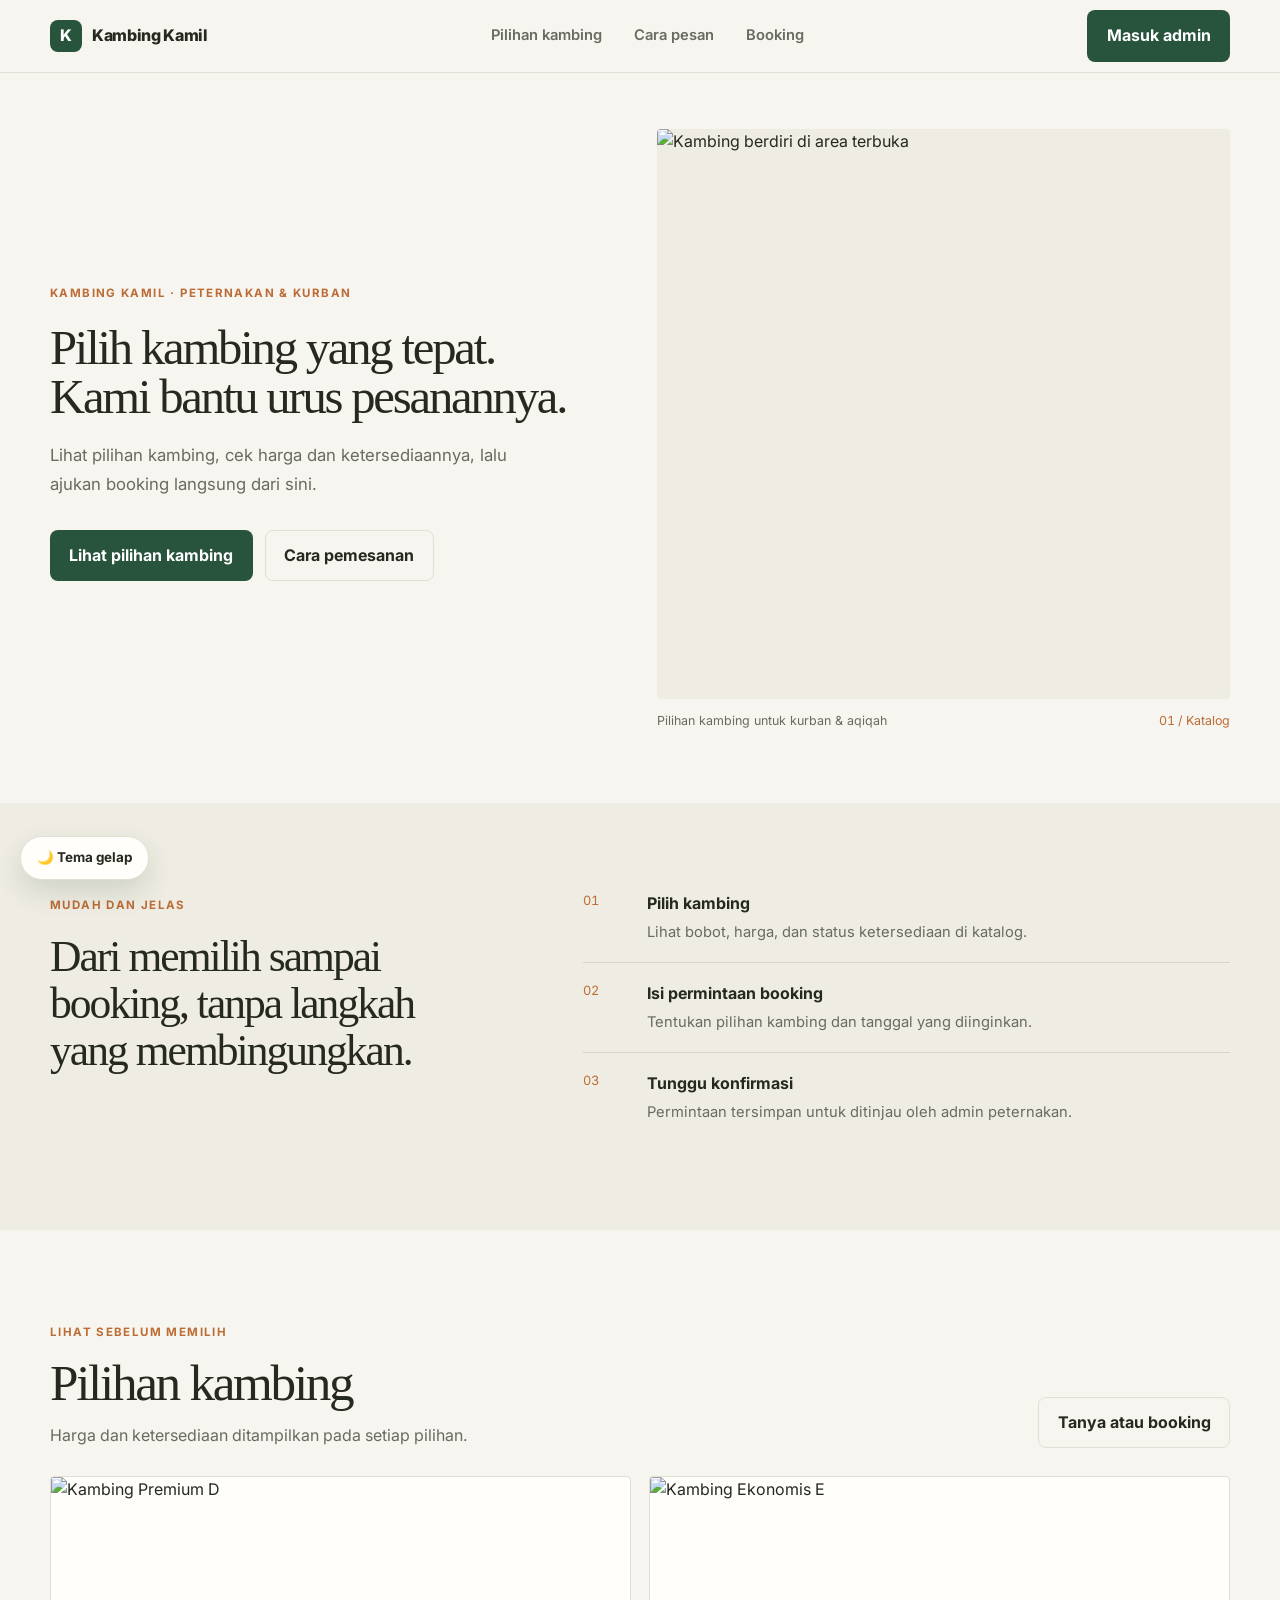
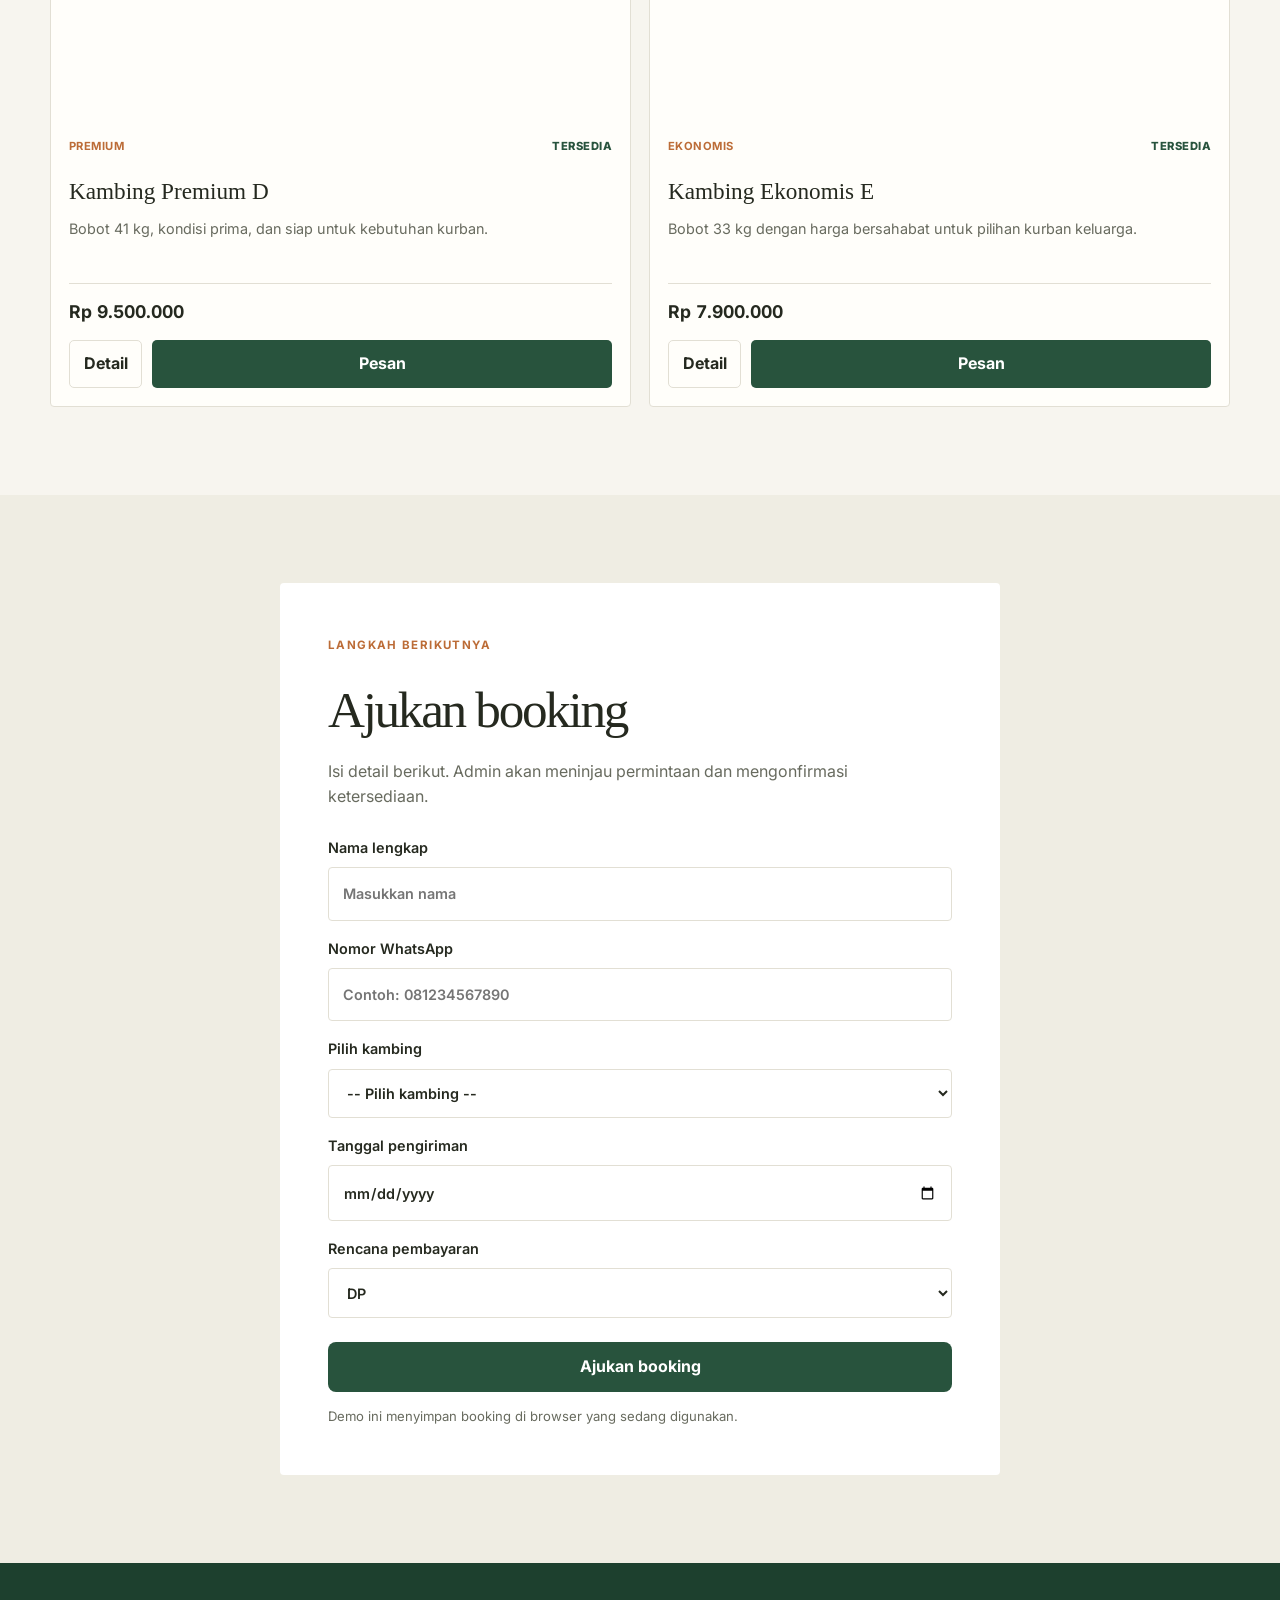
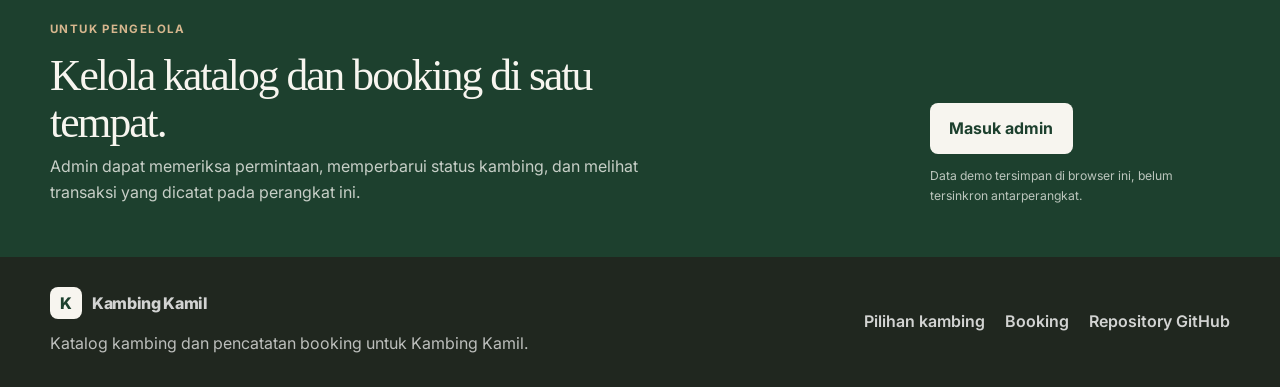
==== commit 1bd3a39a: "Add GitHub repository link to homepage Co-authored-by: Copilot <223556219+Copilot@users.noreply.gith" ====
--- a/goat-farm/index.html
+++ b/goat-farm/index.html
@@ -266,6 +266,7 @@
         <div class="footer-links">
           <a href="#katalog">Pilihan kambing</a>
           <a href="#booking">Booking</a>
+          <a href="https://github.com/LevMoriarty20/project-website" target="_blank" rel="noopener noreferrer">Repository GitHub</a>
         </div>
       </div>
     </footer>
--- a/goat-farm/styles.css
+++ b/goat-farm/styles.css
@@ -2274,6 +2274,10 @@
 
 table {
   min-width: 560px;
+}
+
+.admin-page .table-panel table {
+  min-width: 680px;
 }
 
 th {
